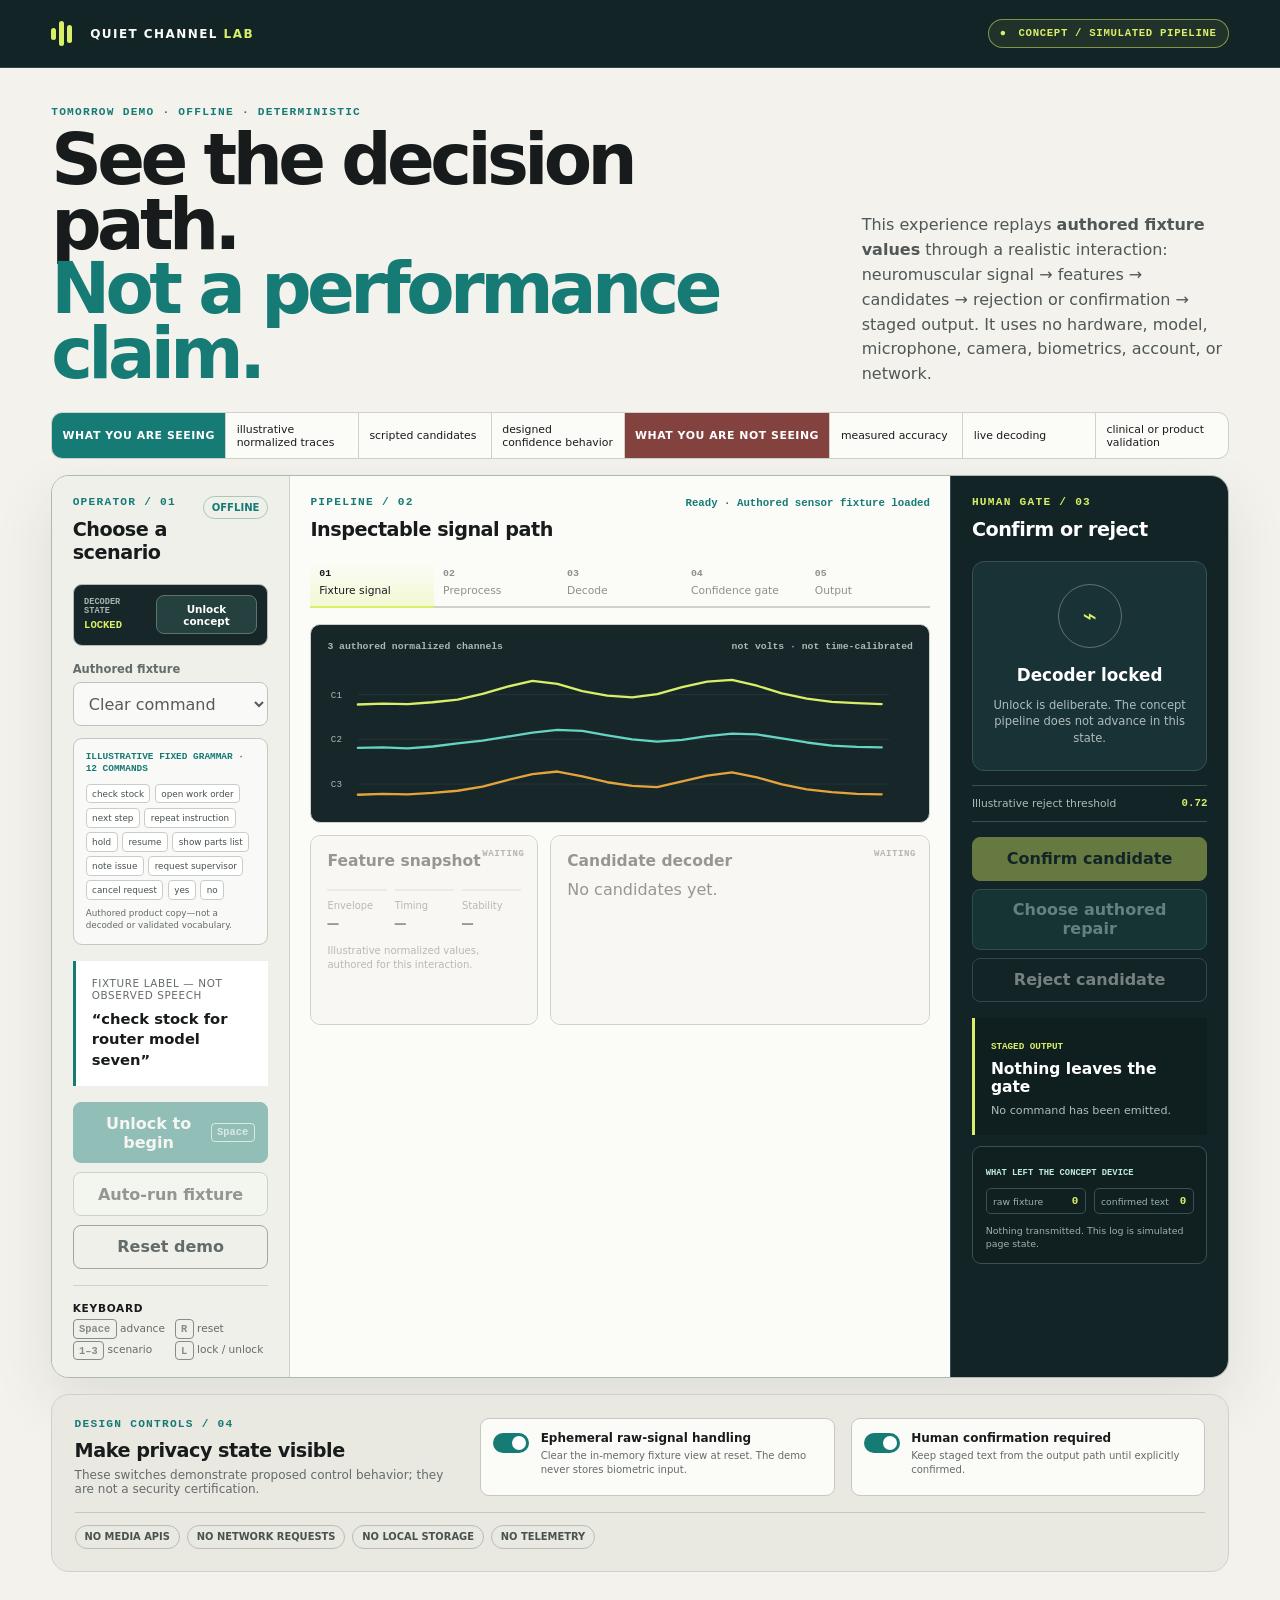
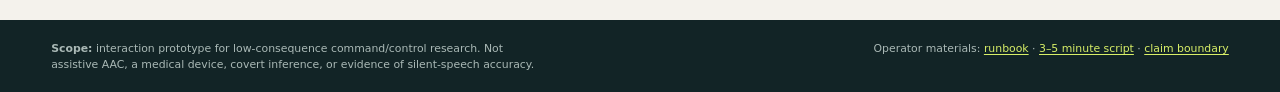
==== demo/index.html @ ad49f8d3 "Fix release review findings" ====
<!doctype html>
<html lang="en">
<head>
  <meta charset="utf-8">
  <meta name="viewport" content="width=device-width, initial-scale=1">
  <meta name="description" content="Offline simulated silent-speech pipeline demonstration. No sensors, recording, or model are used.">
  <title>Quiet Channel Lab — simulated pipeline</title>
  <link rel="stylesheet" href="styles.css">
</head>
<body>
  <a class="skip-link" href="#workspace">Skip to demo workspace</a>
  <header class="masthead">
    <div class="wordmark" aria-label="Quiet Channel Lab">
      <span class="mark" aria-hidden="true"><i></i><i></i><i></i></span>
      <span>QUIET CHANNEL <b>LAB</b></span>
    </div>
    <div class="truth-badge"><span aria-hidden="true">●</span> CONCEPT / SIMULATED PIPELINE</div>
  </header>

  <main id="workspace">
    <section class="hero" aria-labelledby="demo-title">
      <div>
        <p class="kicker">Tomorrow demo · offline · deterministic</p>
        <h1 id="demo-title">See the decision path.<br><em>Not a performance claim.</em></h1>
      </div>
      <p class="hero-copy">This experience replays <strong>authored fixture values</strong> through a realistic interaction: neuromuscular signal → features → candidates → rejection or confirmation → staged output. It uses no hardware, model, microphone, camera, biometrics, account, or network.</p>
    </section>

    <section class="truth-strip" aria-label="Demonstration evidence boundary">
      <strong>What you are seeing</strong>
      <span>illustrative normalized traces</span><span>scripted candidates</span><span>designed confidence behavior</span>
      <strong>What you are not seeing</strong>
      <span>measured accuracy</span><span>live decoding</span><span>clinical or product validation</span>
    </section>

    <section class="demo-grid">
      <aside class="operator-panel" aria-labelledby="operator-title">
        <div class="panel-heading">
          <div><p class="panel-index">OPERATOR / 01</p><h2 id="operator-title">Choose a scenario</h2></div>
          <span class="offline-pill">Offline</span>
        </div>
        <div class="lock-card">
          <div><span>DECODER STATE</span><strong id="lock-state">LOCKED</strong></div>
          <button id="lock-toggle" type="button">Unlock concept</button>
        </div>
        <label for="fixture-select">Authored fixture</label>
        <select id="fixture-select">
          <option value="inventory">Clear command · confirmation path</option>
          <option value="ambiguous">Ambiguous input · failure + repair path</option>
          <option value="cancel">Safety command · confirmation path</option>
        </select>
        <div class="grammar" aria-labelledby="grammar-title">
          <strong id="grammar-title">Illustrative fixed grammar · 12 commands</strong>
          <div><span>check stock</span><span>open work order</span><span>next step</span><span>repeat instruction</span><span>hold</span><span>resume</span><span>show parts list</span><span>note issue</span><span>request supervisor</span><span>cancel request</span><span>yes</span><span>no</span></div>
          <p>Authored product copy—not a decoded or validated vocabulary.</p>
        </div>
        <div class="authored-copy">
          <span>Fixture label — not observed speech</span>
          <q id="authored-phrase">check stock for router model seven</q>
        </div>
        <div class="button-stack">
          <button class="primary" id="advance" type="button"><span>Run next stage</span><kbd>Space</kbd></button>
          <button id="auto-run" type="button">Auto-run fixture</button>
          <button class="quiet-button" id="reset" type="button">Reset demo</button>
        </div>
        <div class="keyboard-card">
          <strong>Keyboard</strong>
          <span><kbd>Space</kbd> advance</span><span><kbd>R</kbd> reset</span><span><kbd>1–3</kbd> scenario</span><span><kbd>L</kbd> lock / unlock</span>
        </div>
      </aside>

      <section class="pipeline-panel" aria-labelledby="pipeline-title">
        <div class="panel-heading">
          <div><p class="panel-index">PIPELINE / 02</p><h2 id="pipeline-title">Inspectable signal path</h2></div>
          <p id="stage-status" class="stage-status" role="status" aria-live="polite">Ready · authored sensor fixture loaded</p>
        </div>

        <ol class="stage-rail" aria-label="Pipeline progress">
          <li data-stage="0" class="current"><b>01</b><span>Fixture signal</span></li>
          <li data-stage="1"><b>02</b><span>Preprocess</span></li>
          <li data-stage="2"><b>03</b><span>Decode</span></li>
          <li data-stage="3"><b>04</b><span>Confidence gate</span></li>
          <li data-stage="4"><b>05</b><span>Output</span></li>
        </ol>

        <div class="signal-card">
          <div class="signal-meta"><span>3 authored normalized channels</span><span>not volts · not time-calibrated</span></div>
          <svg id="signal-chart" viewBox="0 0 760 190" role="img" aria-label="Authored normalized signal fixture with three channels"></svg>
        </div>

        <div class="evidence-row">
          <article id="feature-card" class="data-card locked" aria-labelledby="feature-title">
            <span class="card-state">WAITING</span>
            <h3 id="feature-title">Feature snapshot</h3>
            <dl><div><dt>Envelope</dt><dd id="feature-envelope">—</dd></div><div><dt>Timing</dt><dd id="feature-timing">—</dd></div><div><dt>Stability</dt><dd id="feature-stability">—</dd></div></dl>
            <p>Illustrative normalized values, authored for this interaction.</p>
          </article>
          <article id="candidate-card" class="data-card locked" aria-labelledby="candidate-title">
            <span class="card-state">WAITING</span>
            <h3 id="candidate-title">Candidate decoder</h3>
            <div id="candidate-list" class="candidate-list"><p>No candidates yet.</p></div>
          </article>
        </div>
      </section>

      <aside class="decision-panel" aria-labelledby="decision-title">
        <div class="panel-heading">
          <div><p class="panel-index">HUMAN GATE / 03</p><h2 id="decision-title">Confirm or reject</h2></div>
        </div>
        <div id="decision-state" class="decision-state waiting">
          <span class="decision-icon" aria-hidden="true">···</span>
          <strong>Waiting for candidate</strong>
          <p>The output channel stays closed until the confidence rule and human gate resolve.</p>
        </div>
        <div class="threshold"><span>Illustrative reject threshold</span><strong>0.72</strong></div>
        <div class="decision-actions">
          <button class="confirm" id="confirm" type="button" disabled>Confirm candidate</button>
          <button class="repair" id="repair" type="button" disabled>Choose authored repair</button>
          <button class="reject" id="reject" type="button" disabled>Reject candidate</button>
        </div>
        <div class="output-card" aria-labelledby="output-title">
          <span>STAGED OUTPUT</span>
          <h3 id="output-title">Nothing leaves the gate</h3>
          <p id="output-copy">No command has been emitted.</p>
        </div>
        <div class="egress-log" aria-labelledby="egress-title">
          <span id="egress-title">WHAT LEFT THE CONCEPT DEVICE</span>
          <dl><div><dt>raw fixture</dt><dd id="raw-egress">0</dd></div><div><dt>confirmed text</dt><dd id="text-egress">0</dd></div></dl>
          <p id="egress-event" aria-live="polite">Nothing transmitted. This log is simulated page state.</p>
        </div>
      </aside>
    </section>

    <section class="privacy-panel" aria-labelledby="privacy-title">
      <div><p class="panel-index">DESIGN CONTROLS / 04</p><h2 id="privacy-title">Make privacy state visible</h2><p>These switches demonstrate proposed control behavior; they are not a security certification.</p></div>
      <label class="switch-row"><input id="ephemeral-control" type="checkbox" checked><span class="switch" aria-hidden="true"></span><span><strong>Ephemeral raw-signal handling</strong><small>Clear the in-memory fixture view at reset. The demo never stores biometric input.</small></span></label>
      <label class="switch-row"><input id="confirmation-control" type="checkbox" checked><span class="switch" aria-hidden="true"></span><span><strong>Human confirmation required</strong><small>Keep staged text from the output path until explicitly confirmed.</small></span></label>
      <div class="privacy-facts"><span>No media APIs</span><span>No network requests</span><span>No local storage</span><span>No telemetry</span></div>
    </section>
  </main>

  <footer>
    <p><strong>Scope:</strong> interaction prototype for low-consequence command/control research. Not assistive AAC, a medical device, covert inference, or evidence of silent-speech accuracy.</p>
    <p>Operator materials: <a href="README.md">runbook</a> · <a href="PRESENTER.md">3–5 minute script</a> · <a href="../research/claim-boundary.md">claim boundary</a></p>
  </footer>

  <script src="core.js"></script>
  <script src="script.js"></script>
</body>
</html>
---- demo/styles.css ----
:root {
  --paper: #f4f2ec;
  --ink: #171b1c;
  --muted: #646b6b;
  --line: #cfd2cc;
  --dark: #122426;
  --dark-2: #193235;
  --teal: #167a75;
  --mint: #bfe9dc;
  --acid: #d8ef67;
  --amber: #e5a43b;
  --red: #c94a43;
  --white: #fbfcf8;
  --radius: 18px;
  color-scheme: light;
  font-family: Inter, ui-sans-serif, system-ui, -apple-system, BlinkMacSystemFont, "Segoe UI", sans-serif;
}
* { box-sizing: border-box; }
html { background: var(--paper); scroll-behavior: smooth; }
body { margin: 0; color: var(--ink); background: var(--paper); }
button, select, input { font: inherit; }
button, select, label { touch-action: manipulation; }
button, select { min-height: 44px; }
a { color: var(--teal); text-underline-offset: .18em; }
.skip-link { position: fixed; z-index: 50; top: .5rem; left: .5rem; transform: translateY(-200%); padding: .7rem 1rem; color: white; background: var(--ink); }
.skip-link:focus { transform: none; }
:focus-visible { outline: 3px solid var(--amber); outline-offset: 3px; }
.masthead { display: flex; align-items: center; justify-content: space-between; gap: 1rem; min-height: 68px; padding: .8rem clamp(1rem, 4vw, 4.5rem); color: var(--white); background: var(--dark); border-bottom: 1px solid rgba(255,255,255,.15); }
.wordmark { display: flex; align-items: center; gap: .75rem; font-size: .75rem; font-weight: 850; letter-spacing: .12em; }
.wordmark b { color: var(--acid); }
.mark { display: flex; align-items: center; gap: 3px; width: 27px; height: 28px; }
.mark i { display: block; width: 5px; border-radius: 4px; background: var(--acid); }
.mark i:nth-child(1) { height: 12px; }.mark i:nth-child(2) { height: 25px; }.mark i:nth-child(3) { height: 18px; }
.truth-badge { padding: .45rem .7rem; border: 1px solid rgba(216,239,103,.52); border-radius: 99px; color: var(--acid); background: rgba(216,239,103,.07); font: 800 .67rem/1.2 ui-monospace, monospace; letter-spacing: .06em; }
.truth-badge span { display: inline-block; margin-right: .3rem; font-size: .65rem; }
main { width: min(1540px, 100%); margin: 0 auto; padding: clamp(1.2rem, 3vw, 3rem) clamp(1rem, 4vw, 4.5rem) 3rem; }
.hero { display: grid; grid-template-columns: minmax(0, 1.35fr) minmax(19rem, .65fr); align-items: end; gap: 3rem; margin-bottom: 1.6rem; }
.kicker, .panel-index { margin: 0 0 .5rem; color: var(--teal); font: 800 .7rem/1.2 ui-monospace, monospace; letter-spacing: .11em; text-transform: uppercase; }
h1, h2, h3, p { margin-top: 0; }
h1 { margin-bottom: 0; max-width: 16ch; font-size: clamp(2.5rem, 5.5vw, 6.3rem); line-height: .92; letter-spacing: -.065em; }
h1 em { color: var(--teal); font-style: normal; }
h2 { margin-bottom: .35rem; font-size: clamp(1.15rem, 1.5vw, 1.55rem); letter-spacing: -.025em; }
h3 { margin-bottom: .6rem; font-size: .97rem; }
.hero-copy { margin: 0; color: #4f5757; font-size: clamp(.95rem, 1.25vw, 1.2rem); line-height: 1.55; }
.truth-strip { display: grid; grid-template-columns: auto repeat(3, 1fr) auto repeat(3, 1fr); align-items: center; gap: 1px; margin: 0 0 1rem; overflow: hidden; border: 1px solid var(--line); border-radius: 11px; background: var(--line); font-size: .68rem; }
.truth-strip > * { align-self: stretch; display: flex; align-items: center; padding: .57rem .65rem; background: var(--white); }
.truth-strip strong { color: white; background: var(--teal); text-transform: uppercase; letter-spacing: .05em; }
.truth-strip strong:nth-of-type(2) { background: #84423f; }
.demo-grid { display: grid; grid-template-columns: minmax(14rem, .72fr) minmax(34rem, 2fr) minmax(17rem, .84fr); border: 1px solid #aeb7b1; border-radius: var(--radius); background: var(--white); box-shadow: 0 24px 60px rgba(26,41,39,.10); overflow: hidden; }
.operator-panel, .pipeline-panel, .decision-panel { min-width: 0; padding: clamp(1rem, 1.6vw, 1.7rem); }
.operator-panel { background: #eef0e9; border-right: 1px solid var(--line); }
.decision-panel { color: white; background: var(--dark); border-left: 1px solid #365052; }
.panel-heading { display: flex; justify-content: space-between; align-items: start; gap: .8rem; margin-bottom: 1.25rem; }
.panel-heading h2 { margin: 0; }
.offline-pill { padding: .3rem .5rem; border: 1px solid #aac7ba; border-radius: 99px; color: var(--teal); font-size: .63rem; font-weight: 800; text-transform: uppercase; }
.operator-panel > label { display: block; margin: 0 0 .4rem; color: var(--muted); font-size: .72rem; font-weight: 700; }
.lock-card { display: flex; align-items: center; justify-content: space-between; gap: .65rem; margin-bottom: 1rem; padding: .65rem; border: 1px solid #b6bbb4; border-radius: 9px; background: #172628; }
.lock-card span, .lock-card strong { display: block; }.lock-card span { margin-bottom: .22rem; color: #a7b4b1; font: 650 .54rem/1 ui-monospace, monospace; }.lock-card strong { color: var(--acid); font: 800 .66rem/1.2 ui-monospace, monospace; }.lock-card button { min-height: 36px; padding: .42rem .55rem; color: white; border-color: #5e7471; background: #24413f; font-size: .65rem; }
select { width: 100%; padding: .65rem 2rem .65rem .7rem; border: 1px solid #a9b0ac; border-radius: 8px; color: var(--ink); background: white; }
.grammar { margin-top: .75rem; padding: .75rem; border: 1px solid #c3c8c0; border-radius: 9px; background: rgba(255,255,255,.65); }.grammar > strong { display: block; margin-bottom: .5rem; color: var(--teal); font: 750 .59rem/1.3 ui-monospace, monospace; text-transform: uppercase; }.grammar > div { display: flex; flex-wrap: wrap; gap: .28rem; }.grammar span { padding: .24rem .34rem; border: 1px solid #c8cec6; border-radius: 4px; color: #46504d; background: white; font-size: .55rem; }.grammar p { margin: .5rem 0 0; color: var(--muted); font-size: .55rem; line-height: 1.35; }
.authored-copy { margin: 1rem 0; padding: 1rem; border-left: 3px solid var(--teal); background: white; }
.authored-copy span { display: block; margin-bottom: .5rem; color: var(--muted); font-size: .65rem; text-transform: uppercase; letter-spacing: .06em; }
.authored-copy q { font-size: .92rem; font-weight: 730; line-height: 1.4; }
.button-stack { display: grid; gap: .55rem; }
button { cursor: pointer; padding: .65rem .8rem; border: 1px solid #9ea8a2; border-radius: 8px; color: var(--ink); background: var(--white); font-weight: 750; transition: background-color .15s, border-color .15s, transform .15s; }
button:hover:not(:disabled) { transform: translateY(-1px); border-color: var(--teal); }
button:disabled { cursor: not-allowed; opacity: .42; }
button.primary { display: flex; justify-content: space-between; align-items: center; color: white; background: var(--teal); border-color: var(--teal); }
button.quiet-button { color: var(--muted); background: transparent; }
kbd { padding: .17rem .34rem; border: 1px solid currentColor; border-radius: 4px; font: 650 .65rem/1.1 ui-monospace, monospace; opacity: .75; }
.keyboard-card { display: grid; grid-template-columns: 1fr 1fr; gap: .5rem; margin-top: 1rem; padding-top: 1rem; border-top: 1px solid var(--line); color: var(--muted); font-size: .66rem; }
.keyboard-card strong { grid-column: 1 / -1; color: var(--ink); text-transform: uppercase; letter-spacing: .07em; }
.stage-status { margin: 0; max-width: 16rem; color: var(--teal); font: 700 .67rem/1.4 ui-monospace, monospace; text-align: right; }
.stage-rail { display: grid; grid-template-columns: repeat(5, 1fr); gap: 0; padding: 0; margin: 0 0 1rem; list-style: none; }
.stage-rail li { position: relative; display: flex; flex-direction: column; gap: .28rem; padding: .55rem; border-bottom: 2px solid var(--line); color: #8b918e; font-size: .67rem; }
.stage-rail li b { font: 750 .62rem/1 ui-monospace, monospace; }
.stage-rail li.complete { color: var(--teal); border-color: var(--teal); }
.stage-rail li.current { color: var(--ink); border-color: var(--acid); background: linear-gradient(to top, rgba(216,239,103,.25), transparent); }
.signal-card { padding: 1rem; border: 1px solid var(--line); border-radius: 10px; background: #172628; }
.signal-meta { display: flex; justify-content: space-between; gap: 1rem; margin-bottom: .4rem; color: #aab9b6; font: 650 .61rem/1.3 ui-monospace, monospace; }
#signal-chart { display: block; width: 100%; height: auto; max-height: 190px; }
.chart-grid { stroke: #496062; stroke-width: 1; opacity: .35; }.chart-line { fill: none; stroke-width: 3; stroke-linejoin: round; stroke-linecap: round; }.chart-label { fill: #a9b9b7; font: 12px ui-monospace, monospace; }
.evidence-row { display: grid; grid-template-columns: .75fr 1.25fr; gap: .75rem; margin-top: .75rem; }
.data-card { position: relative; min-height: 190px; padding: 1rem; overflow: hidden; border: 1px solid var(--line); border-radius: 10px; background: white; }
.data-card.locked::after { content: ""; position: absolute; inset: 0; background: rgba(244,242,236,.58); backdrop-filter: grayscale(1); }
.card-state { position: absolute; top: .8rem; right: .8rem; color: var(--teal); font: 700 .57rem/1 ui-monospace, monospace; letter-spacing: .06em; }
.data-card dl { display: grid; grid-template-columns: repeat(3, 1fr); gap: .5rem; margin: 1.2rem 0 .6rem; }
.data-card dl div { padding-top: .55rem; border-top: 2px solid var(--mint); }
.data-card dt { color: var(--muted); font-size: .62rem; }.data-card dd { margin: .3rem 0 0; font: 800 1.15rem/1 ui-monospace, monospace; }
.data-card > p { margin: 0; color: var(--muted); font-size: .63rem; line-height: 1.4; }
.candidate-list { display: grid; gap: .42rem; }
.candidate { position: relative; display: grid; grid-template-columns: 1fr auto; gap: .5rem; padding: .55rem .6rem; overflow: hidden; border: 1px solid var(--line); border-radius: 6px; font-size: .71rem; }
.candidate::before { content: ""; position: absolute; z-index: 0; inset: 0 auto 0 0; width: var(--score); background: rgba(22,122,117,.12); }
.candidate > * { position: relative; z-index: 1; }.candidate strong { font-family: ui-monospace, monospace; }
.decision-panel .panel-index { color: var(--acid); }
.decision-state { display: grid; place-items: center; min-height: 210px; padding: 1.3rem .8rem; border: 1px solid #385052; border-radius: 12px; background: var(--dark-2); text-align: center; }
.decision-state .decision-icon { display: grid; place-items: center; width: 4rem; height: 4rem; margin-bottom: .75rem; border: 1px solid #5c7374; border-radius: 50%; color: var(--acid); font-size: 1.5rem; }
.decision-state strong { font-size: 1.05rem; }.decision-state p { margin: .5rem 0 0; color: #aebdbc; font-size: .72rem; line-height: 1.45; }
.decision-state.candidate .decision-icon { border-color: var(--acid); background: rgba(216,239,103,.08); }.decision-state.reject .decision-icon { color: #ff9f94; border-color: #c65b52; }
.threshold { display: flex; justify-content: space-between; margin: .9rem 0; padding: .7rem 0; border-block: 1px solid #385052; color: #aebdbc; font-size: .67rem; }.threshold strong { color: var(--acid); font-family: ui-monospace, monospace; }
.decision-actions { display: grid; gap: .5rem; }.decision-actions .confirm { color: var(--dark); background: var(--acid); border-color: var(--acid); }.decision-actions .repair { color: #d7fff6; border-color: #4d8e86; background: #1e4c48; }.decision-actions .reject { color: white; background: transparent; border-color: #617678; }
.output-card { margin-top: 1rem; padding: 1rem; border-left: 3px solid var(--acid); background: rgba(0,0,0,.15); }.output-card span { color: var(--acid); font: 700 .58rem/1 ui-monospace, monospace; }.output-card h3 { margin: .45rem 0; }.output-card p { margin: 0; color: #aebdbc; font-size: .7rem; line-height: 1.4; }
.egress-log { margin-top: .7rem; padding: .8rem; border: 1px solid #385052; border-radius: 9px; background: rgba(0,0,0,.12); }.egress-log > span { color: var(--mint); font: 700 .55rem/1 ui-monospace, monospace; }.egress-log dl { display: grid; grid-template-columns: 1fr 1fr; gap: .5rem; margin: .6rem 0; }.egress-log dl div { display: flex; justify-content: space-between; gap: .5rem; padding: .4rem; border: 1px solid #385052; border-radius: 5px; }.egress-log dt { color: #9db0ad; font-size: .58rem; }.egress-log dd { margin: 0; color: var(--acid); font: 800 .68rem/1 ui-monospace, monospace; }.egress-log p { margin: 0; color: #9fb0ad; font-size: .59rem; line-height: 1.4; }
.privacy-panel { display: grid; grid-template-columns: 1.1fr 1fr 1fr; gap: 1rem; margin-top: 1rem; padding: 1.4rem; border: 1px solid var(--line); border-radius: var(--radius); background: #e9e8e1; }
.privacy-panel > div > p:not(.panel-index) { margin: 0; color: var(--muted); font-size: .75rem; }
.switch-row { display: grid; grid-template-columns: auto 1fr; align-items: start; gap: .7rem; padding: .75rem; border: 1px solid #c6c8c1; border-radius: 9px; background: var(--white); cursor: pointer; }
.switch-row input { position: absolute; opacity: 0; }.switch { position: relative; width: 36px; height: 20px; margin-top: 2px; border-radius: 20px; background: #a5aaa5; }.switch::after { content: ""; position: absolute; top: 3px; left: 3px; width: 14px; height: 14px; border-radius: 50%; background: white; transition: transform .15s; }.switch-row input:checked + .switch { background: var(--teal); }.switch-row input:checked + .switch::after { transform: translateX(16px); }.switch-row input:focus-visible + .switch { outline: 3px solid var(--amber); outline-offset: 3px; }
.switch-row strong, .switch-row small { display: block; }.switch-row strong { font-size: .75rem; }.switch-row small { margin-top: .3rem; color: var(--muted); font-size: .63rem; line-height: 1.35; }
.privacy-facts { grid-column: 1 / -1; display: flex; flex-wrap: wrap; gap: .45rem; padding-top: .75rem; border-top: 1px solid #c5c8c1; }.privacy-facts span { padding: .35rem .55rem; border: 1px solid #b8beb7; border-radius: 99px; color: #48524f; font-size: .62rem; font-weight: 700; text-transform: uppercase; }
footer { display: flex; justify-content: space-between; gap: 2rem; padding: 1.3rem clamp(1rem, 4vw, 4.5rem); color: #aab9b6; background: var(--dark); font-size: .68rem; line-height: 1.5; }footer p { margin: 0; max-width: 70ch; }footer a { color: var(--acid); }
@media (max-width: 1100px) { .truth-strip { grid-template-columns: repeat(3, 1fr); }.truth-strip strong { grid-column: 1 / -1; }.demo-grid { grid-template-columns: minmax(14rem,.7fr) minmax(30rem,1.5fr); }.decision-panel { grid-column: 1 / -1; border-left: 0; border-top: 1px solid #365052; display: grid; grid-template-columns: .65fr 1fr .75fr; gap: 1rem; }.decision-panel > .panel-heading { grid-column: 1 / -1; }.decision-state { min-height: 150px; }.threshold { align-self: start; }.output-card { margin: 0; }.privacy-panel { grid-template-columns: 1fr 1fr; }.privacy-panel > div:first-child { grid-column: 1 / -1; } }
@media (max-width: 760px) { .masthead { align-items: flex-start; flex-direction: column; }.hero { grid-template-columns: 1fr; gap: 1rem; }.truth-strip { grid-template-columns: 1fr; }.truth-strip strong { grid-column: auto; }.demo-grid { display: block; }.operator-panel, .pipeline-panel, .decision-panel { border: 0; border-bottom: 1px solid var(--line); }.decision-panel { display: block; }.threshold, .output-card { margin-top: 1rem; }.evidence-row { grid-template-columns: 1fr; }.stage-rail li span { writing-mode: vertical-rl; max-height: 6rem; }.privacy-panel { grid-template-columns: 1fr; }.privacy-panel > div:first-child, .privacy-facts { grid-column: auto; } footer { flex-direction: column; gap: .8rem; } }
@media (prefers-reduced-motion: reduce) { *, *::before, *::after { scroll-behavior: auto !important; transition-duration: .001ms !important; animation-duration: .001ms !important; animation-iteration-count: 1 !important; } }
@media print { .masthead, .operator-panel, footer, .button-stack, .keyboard-card { display: none !important; } body { background: white; }.hero { grid-template-columns: 1fr 1fr; }.demo-grid { grid-template-columns: 2fr 1fr; box-shadow: none; }.decision-panel { grid-column: auto; display: block; }.privacy-panel { break-inside: avoid; } }
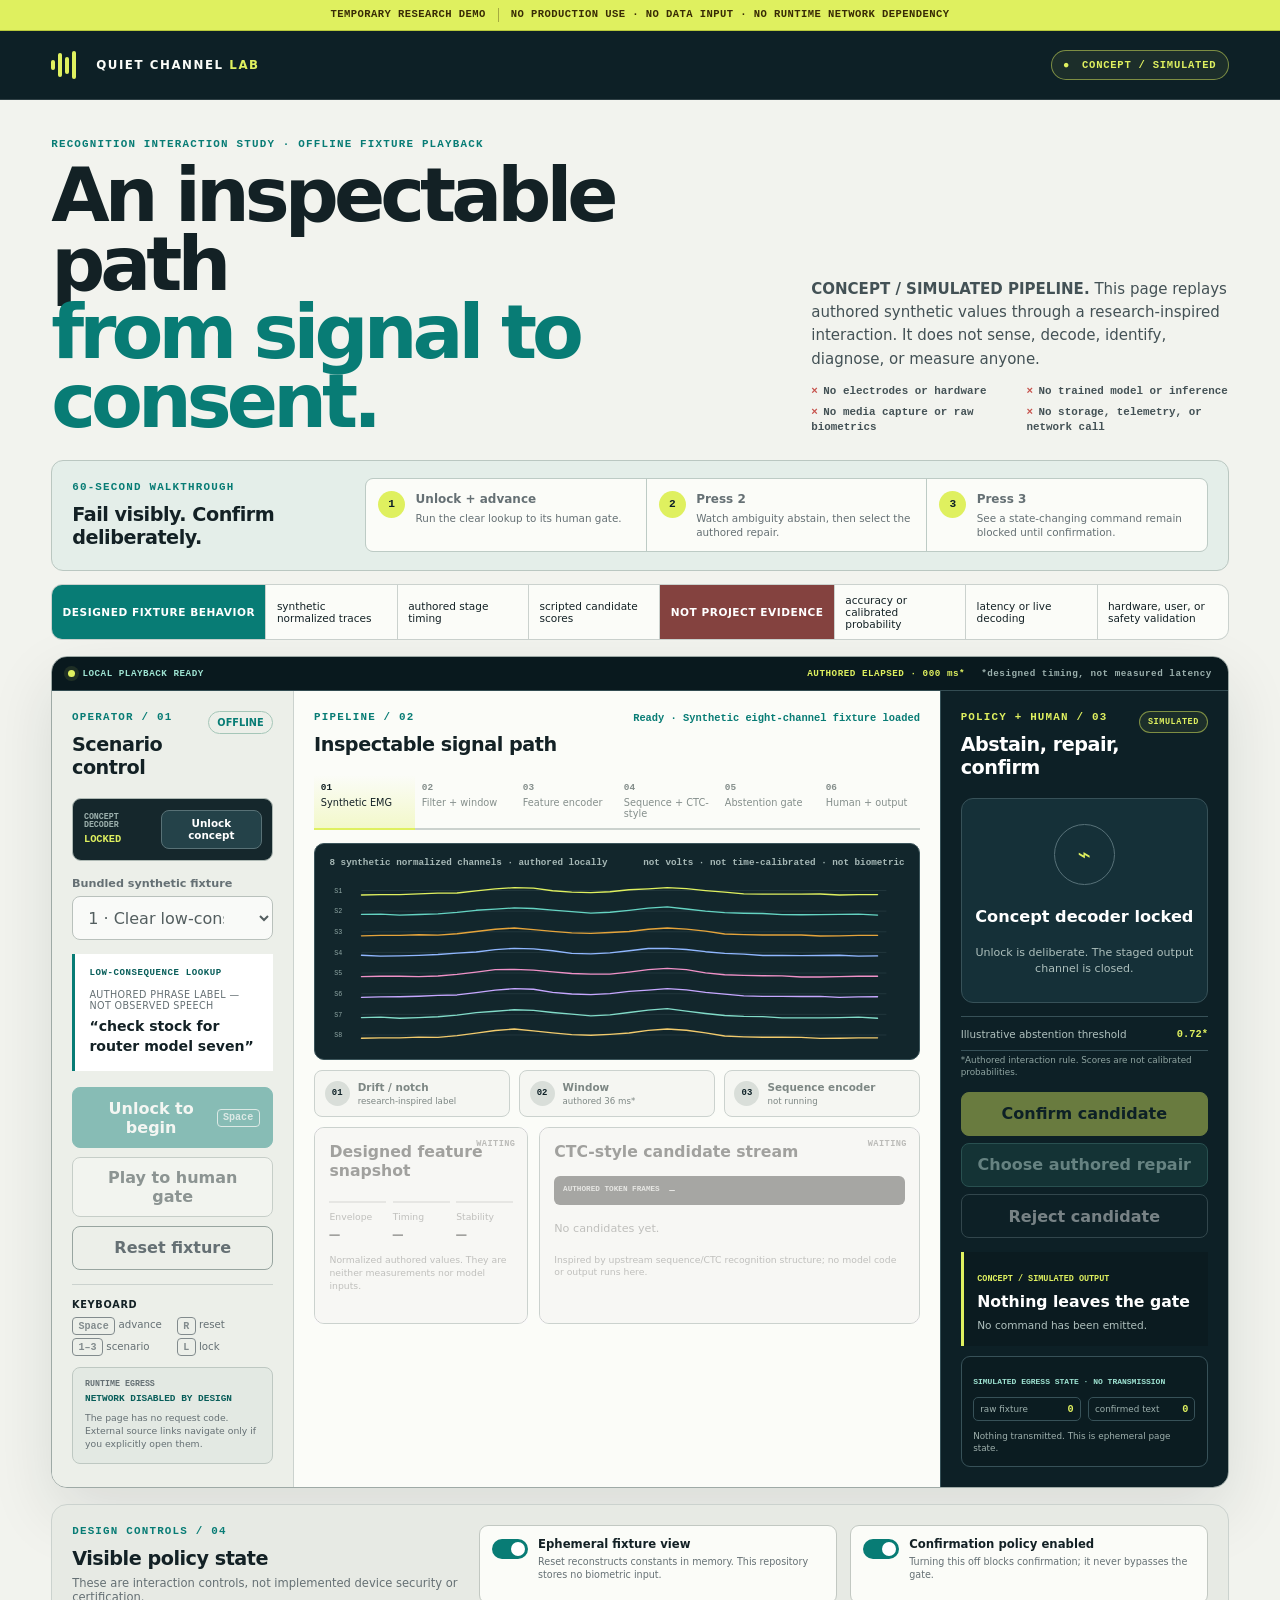
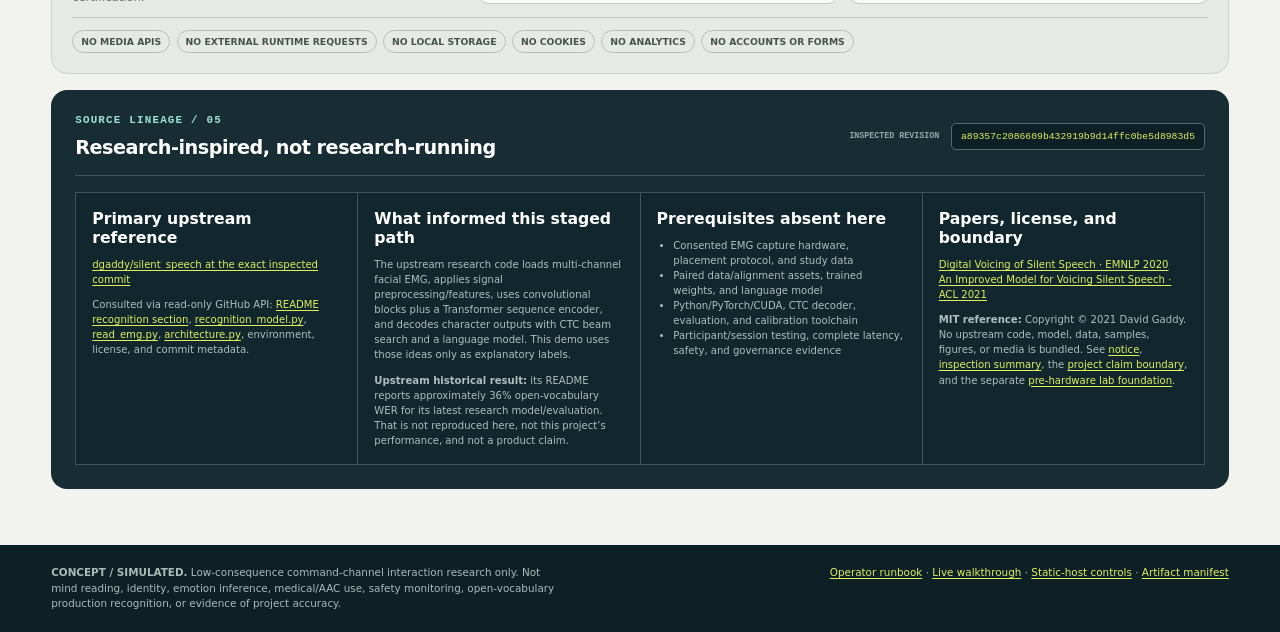
==== commit 51333f2b: "Build deployable silent speech concept demo" ====
--- a/demo/index.html
+++ b/demo/index.html
@@ -3,147 +3,248 @@
 <head>
   <meta charset="utf-8">
   <meta name="viewport" content="width=device-width, initial-scale=1">
-  <meta name="description" content="Offline simulated silent-speech pipeline demonstration. No sensors, recording, or model are used.">
-  <title>Quiet Channel Lab — simulated pipeline</title>
+  <meta name="description" content="A deterministic, offline silent-speech recognition interaction concept. No sensor, recording, biometric input, trained model, or live inference is used.">
+  <meta name="robots" content="noindex, nofollow, noarchive, nosnippet, noimageindex">
+  <meta name="referrer" content="no-referrer">
+  <meta http-equiv="Content-Security-Policy" content="default-src 'self'; base-uri 'none'; connect-src 'none'; font-src 'self'; form-action 'none'; frame-src 'none'; img-src 'self'; media-src 'none'; object-src 'none'; script-src 'self'; style-src 'self'">
+  <title>Quiet Channel Lab — concept recognition console</title>
   <link rel="stylesheet" href="styles.css">
 </head>
 <body>
-  <a class="skip-link" href="#workspace">Skip to demo workspace</a>
+  <a class="skip-link" href="#workspace">Skip to recognition console</a>
+
+  <div class="temporary-banner" role="note">
+    <strong>Temporary research demo</strong>
+    <span>No production use · no data input · no runtime network dependency</span>
+  </div>
+
   <header class="masthead">
     <div class="wordmark" aria-label="Quiet Channel Lab">
-      <span class="mark" aria-hidden="true"><i></i><i></i><i></i></span>
+      <span class="mark" aria-hidden="true"><i></i><i></i><i></i><i></i></span>
       <span>QUIET CHANNEL <b>LAB</b></span>
     </div>
-    <div class="truth-badge"><span aria-hidden="true">●</span> CONCEPT / SIMULATED PIPELINE</div>
+    <div class="truth-badge"><span aria-hidden="true">●</span> CONCEPT / SIMULATED</div>
   </header>
 
   <main id="workspace">
     <section class="hero" aria-labelledby="demo-title">
       <div>
-        <p class="kicker">Tomorrow demo · offline · deterministic</p>
-        <h1 id="demo-title">See the decision path.<br><em>Not a performance claim.</em></h1>
-      </div>
-      <p class="hero-copy">This experience replays <strong>authored fixture values</strong> through a realistic interaction: neuromuscular signal → features → candidates → rejection or confirmation → staged output. It uses no hardware, model, microphone, camera, biometrics, account, or network.</p>
+        <p class="kicker">Recognition interaction study · offline fixture playback</p>
+        <h1 id="demo-title">An inspectable path<br><em>from signal to consent.</em></h1>
+      </div>
+      <div class="hero-copy">
+        <p><strong>CONCEPT / SIMULATED PIPELINE.</strong> This page replays authored synthetic values through a research-inspired interaction. It does not sense, decode, identify, diagnose, or measure anyone.</p>
+        <ul class="boundary-list" aria-label="Runtime boundaries">
+          <li>No electrodes or hardware</li><li>No trained model or inference</li><li>No media capture or raw biometrics</li><li>No storage, telemetry, or network call</li>
+        </ul>
+      </div>
+    </section>
+
+    <section class="walkthrough" aria-labelledby="walkthrough-title">
+      <div><p class="panel-index">60-SECOND WALKTHROUGH</p><h2 id="walkthrough-title">Fail visibly. Confirm deliberately.</h2></div>
+      <ol>
+        <li><b>1</b><span><strong>Unlock + advance</strong>Run the clear lookup to its human gate.</span></li>
+        <li><b>2</b><span><strong>Press 2</strong>Watch ambiguity abstain, then select the authored repair.</span></li>
+        <li><b>3</b><span><strong>Press 3</strong>See a state-changing command remain blocked until confirmation.</span></li>
+      </ol>
     </section>
 
     <section class="truth-strip" aria-label="Demonstration evidence boundary">
-      <strong>What you are seeing</strong>
-      <span>illustrative normalized traces</span><span>scripted candidates</span><span>designed confidence behavior</span>
-      <strong>What you are not seeing</strong>
-      <span>measured accuracy</span><span>live decoding</span><span>clinical or product validation</span>
-    </section>
-
-    <section class="demo-grid">
-      <aside class="operator-panel" aria-labelledby="operator-title">
-        <div class="panel-heading">
-          <div><p class="panel-index">OPERATOR / 01</p><h2 id="operator-title">Choose a scenario</h2></div>
-          <span class="offline-pill">Offline</span>
-        </div>
-        <div class="lock-card">
-          <div><span>DECODER STATE</span><strong id="lock-state">LOCKED</strong></div>
-          <button id="lock-toggle" type="button">Unlock concept</button>
-        </div>
-        <label for="fixture-select">Authored fixture</label>
-        <select id="fixture-select">
-          <option value="inventory">Clear command · confirmation path</option>
-          <option value="ambiguous">Ambiguous input · failure + repair path</option>
-          <option value="cancel">Safety command · confirmation path</option>
-        </select>
-        <div class="grammar" aria-labelledby="grammar-title">
-          <strong id="grammar-title">Illustrative fixed grammar · 12 commands</strong>
-          <div><span>check stock</span><span>open work order</span><span>next step</span><span>repeat instruction</span><span>hold</span><span>resume</span><span>show parts list</span><span>note issue</span><span>request supervisor</span><span>cancel request</span><span>yes</span><span>no</span></div>
-          <p>Authored product copy—not a decoded or validated vocabulary.</p>
-        </div>
-        <div class="authored-copy">
-          <span>Fixture label — not observed speech</span>
-          <q id="authored-phrase">check stock for router model seven</q>
-        </div>
-        <div class="button-stack">
-          <button class="primary" id="advance" type="button"><span>Run next stage</span><kbd>Space</kbd></button>
-          <button id="auto-run" type="button">Auto-run fixture</button>
-          <button class="quiet-button" id="reset" type="button">Reset demo</button>
-        </div>
-        <div class="keyboard-card">
-          <strong>Keyboard</strong>
-          <span><kbd>Space</kbd> advance</span><span><kbd>R</kbd> reset</span><span><kbd>1–3</kbd> scenario</span><span><kbd>L</kbd> lock / unlock</span>
-        </div>
-      </aside>
-
-      <section class="pipeline-panel" aria-labelledby="pipeline-title">
-        <div class="panel-heading">
-          <div><p class="panel-index">PIPELINE / 02</p><h2 id="pipeline-title">Inspectable signal path</h2></div>
-          <p id="stage-status" class="stage-status" role="status" aria-live="polite">Ready · authored sensor fixture loaded</p>
-        </div>
-
-        <ol class="stage-rail" aria-label="Pipeline progress">
-          <li data-stage="0" class="current"><b>01</b><span>Fixture signal</span></li>
-          <li data-stage="1"><b>02</b><span>Preprocess</span></li>
-          <li data-stage="2"><b>03</b><span>Decode</span></li>
-          <li data-stage="3"><b>04</b><span>Confidence gate</span></li>
-          <li data-stage="4"><b>05</b><span>Output</span></li>
-        </ol>
-
-        <div class="signal-card">
-          <div class="signal-meta"><span>3 authored normalized channels</span><span>not volts · not time-calibrated</span></div>
-          <svg id="signal-chart" viewBox="0 0 760 190" role="img" aria-label="Authored normalized signal fixture with three channels"></svg>
-        </div>
-
-        <div class="evidence-row">
-          <article id="feature-card" class="data-card locked" aria-labelledby="feature-title">
-            <span class="card-state">WAITING</span>
-            <h3 id="feature-title">Feature snapshot</h3>
-            <dl><div><dt>Envelope</dt><dd id="feature-envelope">—</dd></div><div><dt>Timing</dt><dd id="feature-timing">—</dd></div><div><dt>Stability</dt><dd id="feature-stability">—</dd></div></dl>
-            <p>Illustrative normalized values, authored for this interaction.</p>
-          </article>
-          <article id="candidate-card" class="data-card locked" aria-labelledby="candidate-title">
-            <span class="card-state">WAITING</span>
-            <h3 id="candidate-title">Candidate decoder</h3>
-            <div id="candidate-list" class="candidate-list"><p>No candidates yet.</p></div>
-          </article>
-        </div>
-      </section>
-
-      <aside class="decision-panel" aria-labelledby="decision-title">
-        <div class="panel-heading">
-          <div><p class="panel-index">HUMAN GATE / 03</p><h2 id="decision-title">Confirm or reject</h2></div>
-        </div>
-        <div id="decision-state" class="decision-state waiting">
-          <span class="decision-icon" aria-hidden="true">···</span>
-          <strong>Waiting for candidate</strong>
-          <p>The output channel stays closed until the confidence rule and human gate resolve.</p>
-        </div>
-        <div class="threshold"><span>Illustrative reject threshold</span><strong>0.72</strong></div>
-        <div class="decision-actions">
-          <button class="confirm" id="confirm" type="button" disabled>Confirm candidate</button>
-          <button class="repair" id="repair" type="button" disabled>Choose authored repair</button>
-          <button class="reject" id="reject" type="button" disabled>Reject candidate</button>
-        </div>
-        <div class="output-card" aria-labelledby="output-title">
-          <span>STAGED OUTPUT</span>
-          <h3 id="output-title">Nothing leaves the gate</h3>
-          <p id="output-copy">No command has been emitted.</p>
-        </div>
-        <div class="egress-log" aria-labelledby="egress-title">
-          <span id="egress-title">WHAT LEFT THE CONCEPT DEVICE</span>
-          <dl><div><dt>raw fixture</dt><dd id="raw-egress">0</dd></div><div><dt>confirmed text</dt><dd id="text-egress">0</dd></div></dl>
-          <p id="egress-event" aria-live="polite">Nothing transmitted. This log is simulated page state.</p>
-        </div>
-      </aside>
-    </section>
-
-    <section class="privacy-panel" aria-labelledby="privacy-title">
-      <div><p class="panel-index">DESIGN CONTROLS / 04</p><h2 id="privacy-title">Make privacy state visible</h2><p>These switches demonstrate proposed control behavior; they are not a security certification.</p></div>
-      <label class="switch-row"><input id="ephemeral-control" type="checkbox" checked><span class="switch" aria-hidden="true"></span><span><strong>Ephemeral raw-signal handling</strong><small>Clear the in-memory fixture view at reset. The demo never stores biometric input.</small></span></label>
-      <label class="switch-row"><input id="confirmation-control" type="checkbox" checked><span class="switch" aria-hidden="true"></span><span><strong>Human confirmation required</strong><small>Keep staged text from the output path until explicitly confirmed.</small></span></label>
-      <div class="privacy-facts"><span>No media APIs</span><span>No network requests</span><span>No local storage</span><span>No telemetry</span></div>
+      <strong>Designed fixture behavior</strong>
+      <span>synthetic normalized traces</span><span>authored stage timing</span><span>scripted candidate scores</span>
+      <strong>Not project evidence</strong>
+      <span>accuracy or calibrated probability</span><span>latency or live decoding</span><span>hardware, user, or safety validation</span>
+    </section>
+
+    <section class="demo-shell" aria-label="Interactive recognition console">
+      <div class="console-topline">
+        <div><span class="status-dot" aria-hidden="true"></span><strong>LOCAL PLAYBACK READY</strong></div>
+        <span id="fixture-clock">AUTHORED ELAPSED · 000 ms*</span>
+        <span>*designed timing, not measured latency</span>
+      </div>
+
+      <div class="demo-grid">
+        <aside class="operator-panel" aria-labelledby="operator-title">
+          <div class="panel-heading">
+            <div><p class="panel-index">OPERATOR / 01</p><h2 id="operator-title">Scenario control</h2></div>
+            <span class="offline-pill">Offline</span>
+          </div>
+
+          <div class="lock-card">
+            <div><span>CONCEPT DECODER</span><strong id="lock-state">LOCKED</strong></div>
+            <button id="lock-toggle" type="button">Unlock concept</button>
+          </div>
+
+          <label for="fixture-select">Bundled synthetic fixture</label>
+          <select id="fixture-select" disabled>
+            <option value="inventory">1 · Clear low-consequence lookup</option>
+            <option value="ambiguous">2 · Ambiguous command + repair</option>
+            <option value="cancel">3 · Safety-sensitive cancellation</option>
+          </select>
+
+          <div class="fixture-brief">
+            <span id="fixture-consequence">LOW-CONSEQUENCE LOOKUP</span>
+            <p>Authored phrase label — not observed speech</p>
+            <q id="authored-phrase">check stock for router model seven</q>
+          </div>
+
+          <div class="button-stack">
+            <button class="primary" id="advance" type="button" disabled><span>Unlock to begin</span><kbd>Space</kbd></button>
+            <button id="auto-run" type="button" disabled>Play to human gate</button>
+            <button class="quiet-button" id="reset" type="button">Reset fixture</button>
+          </div>
+
+          <div class="keyboard-card" aria-label="Keyboard controls">
+            <strong>Keyboard</strong>
+            <span><kbd>Space</kbd> advance</span><span><kbd>R</kbd> reset</span><span><kbd>1–3</kbd> scenario</span><span><kbd>L</kbd> lock</span>
+          </div>
+
+          <div class="runtime-card">
+            <span>RUNTIME EGRESS</span>
+            <strong>NETWORK DISABLED BY DESIGN</strong>
+            <p>The page has no request code. External source links navigate only if you explicitly open them.</p>
+          </div>
+        </aside>
+
+        <section class="pipeline-panel" aria-labelledby="pipeline-title">
+          <div class="panel-heading">
+            <div><p class="panel-index">PIPELINE / 02</p><h2 id="pipeline-title">Inspectable signal path</h2></div>
+            <p id="stage-status" class="stage-status" role="status" aria-live="polite">Ready · synthetic eight-channel fixture loaded</p>
+          </div>
+
+          <ol class="stage-rail" aria-label="Pipeline progress">
+            <li data-stage="0" class="current"><b>01</b><span>Synthetic EMG</span></li>
+            <li data-stage="1"><b>02</b><span>Filter + window</span></li>
+            <li data-stage="2"><b>03</b><span>Feature encoder</span></li>
+            <li data-stage="3"><b>04</b><span>Sequence + CTC-style</span></li>
+            <li data-stage="4"><b>05</b><span>Abstention gate</span></li>
+            <li data-stage="5"><b>06</b><span>Human + output</span></li>
+          </ol>
+
+          <div class="signal-card">
+            <div class="signal-meta"><span>8 synthetic normalized channels · authored locally</span><span>not volts · not time-calibrated · not biometric</span></div>
+            <svg id="signal-chart" viewBox="0 0 780 236" role="img" aria-label="Eight authored synthetic normalized signal channels"></svg>
+          </div>
+
+          <div class="transform-row" aria-label="Illustrative processing stages">
+            <div id="filter-step"><span>01</span><strong>Drift / notch</strong><small>research-inspired label</small></div>
+            <div id="window-step"><span>02</span><strong>Window</strong><small>authored 36 ms*</small></div>
+            <div id="encoder-step"><span>03</span><strong>Sequence encoder</strong><small>not running</small></div>
+          </div>
+
+          <div class="evidence-row">
+            <article id="feature-card" class="data-card locked" aria-labelledby="feature-title">
+              <span class="card-state">WAITING</span>
+              <h3 id="feature-title">Designed feature snapshot</h3>
+              <dl>
+                <div><dt>Envelope</dt><dd id="feature-envelope">—</dd></div>
+                <div><dt>Timing</dt><dd id="feature-timing">—</dd></div>
+                <div><dt>Stability</dt><dd id="feature-stability">—</dd></div>
+              </dl>
+              <p>Normalized authored values. They are neither measurements nor model inputs.</p>
+            </article>
+
+            <article id="candidate-card" class="data-card candidate-card locked" aria-labelledby="candidate-title">
+              <span class="card-state">WAITING</span>
+              <h3 id="candidate-title">CTC-style candidate stream</h3>
+              <div class="token-stream"><span>AUTHORED TOKEN FRAMES</span><output id="token-stream">—</output></div>
+              <div id="candidate-list" class="candidate-list"><p>No candidates yet.</p></div>
+              <p>Inspired by upstream sequence/CTC recognition structure; no model code or output runs here.</p>
+            </article>
+          </div>
+        </section>
+
+        <aside class="decision-panel" aria-labelledby="decision-title">
+          <div class="panel-heading">
+            <div><p class="panel-index">POLICY + HUMAN / 03</p><h2 id="decision-title">Abstain, repair, confirm</h2></div>
+            <span class="mini-truth">SIMULATED</span>
+          </div>
+
+          <div id="decision-state" class="decision-state waiting">
+            <span class="decision-icon" aria-hidden="true">⌁</span>
+            <strong>Concept decoder locked</strong>
+            <p>Unlock is deliberate. The staged output channel is closed.</p>
+          </div>
+
+          <div class="threshold"><span>Illustrative abstention threshold</span><strong>0.72*</strong></div>
+          <p class="threshold-note">*Authored interaction rule. Scores are not calibrated probabilities.</p>
+
+          <div class="decision-actions">
+            <button class="confirm" id="confirm" type="button" disabled>Confirm candidate</button>
+            <button class="repair" id="repair" type="button" disabled>Choose authored repair</button>
+            <button class="reject" id="reject" type="button" disabled>Reject candidate</button>
+          </div>
+
+          <div class="output-card" aria-labelledby="output-title">
+            <span>CONCEPT / SIMULATED OUTPUT</span>
+            <h3 id="output-title">Nothing leaves the gate</h3>
+            <p id="output-copy">No command has been emitted.</p>
+          </div>
+
+          <div class="egress-log" aria-labelledby="egress-title">
+            <span id="egress-title">SIMULATED EGRESS STATE · NO TRANSMISSION</span>
+            <dl>
+              <div><dt>raw fixture</dt><dd id="raw-egress">0</dd></div>
+              <div><dt>confirmed text</dt><dd id="text-egress">0</dd></div>
+            </dl>
+            <p id="egress-event" aria-live="polite">Nothing transmitted. This is ephemeral page state.</p>
+          </div>
+        </aside>
+      </div>
+    </section>
+
+    <section class="controls-panel" aria-labelledby="controls-title">
+      <div><p class="panel-index">DESIGN CONTROLS / 04</p><h2 id="controls-title">Visible policy state</h2><p>These are interaction controls, not implemented device security or certification.</p></div>
+      <label class="switch-row"><input id="ephemeral-control" type="checkbox" checked><span class="switch" aria-hidden="true"></span><span><strong>Ephemeral fixture view</strong><small>Reset reconstructs constants in memory. This repository stores no biometric input.</small></span></label>
+      <label class="switch-row"><input id="confirmation-control" type="checkbox" checked><span class="switch" aria-hidden="true"></span><span><strong>Confirmation policy enabled</strong><small>Turning this off blocks confirmation; it never bypasses the gate.</small></span></label>
+      <div class="privacy-facts"><span>No media APIs</span><span>No external runtime requests</span><span>No local storage</span><span>No cookies</span><span>No analytics</span><span>No accounts or forms</span></div>
+    </section>
+
+    <section class="source-panel" aria-labelledby="source-title">
+      <div class="source-heading">
+        <div><p class="panel-index">SOURCE LINEAGE / 05</p><h2 id="source-title">Research-inspired, not research-running</h2></div>
+        <span>INSPECTED REVISION</span>
+        <code>a89357c2086609b432919b9d14ffc0be5d8983d5</code>
+      </div>
+
+      <div class="source-grid">
+        <article>
+          <h3>Primary upstream reference</h3>
+          <p><a href="https://github.com/dgaddy/silent_speech/tree/a89357c2086609b432919b9d14ffc0be5d8983d5" rel="external noopener noreferrer">dgaddy/silent_speech at the exact inspected commit</a></p>
+          <p>Consulted via read-only GitHub API: <a href="https://github.com/dgaddy/silent_speech/blob/a89357c2086609b432919b9d14ffc0be5d8983d5/README.md#silent-speech-recognition" rel="external noopener noreferrer">README recognition section</a>, <a href="https://github.com/dgaddy/silent_speech/blob/a89357c2086609b432919b9d14ffc0be5d8983d5/recognition_model.py" rel="external noopener noreferrer">recognition_model.py</a>, <a href="https://github.com/dgaddy/silent_speech/blob/a89357c2086609b432919b9d14ffc0be5d8983d5/read_emg.py" rel="external noopener noreferrer">read_emg.py</a>, <a href="https://github.com/dgaddy/silent_speech/blob/a89357c2086609b432919b9d14ffc0be5d8983d5/architecture.py" rel="external noopener noreferrer">architecture.py</a>, environment, license, and commit metadata.</p>
+        </article>
+
+        <article>
+          <h3>What informed this staged path</h3>
+          <p>The upstream research code loads multi-channel facial EMG, applies signal preprocessing/features, uses convolutional blocks plus a Transformer sequence encoder, and decodes character outputs with CTC beam search and a language model. This demo uses those ideas only as explanatory labels.</p>
+          <p><strong>Upstream historical result:</strong> its README reports approximately 36% open-vocabulary WER for its latest research model/evaluation. That is not reproduced here, not this project’s performance, and not a product claim.</p>
+        </article>
+
+        <article>
+          <h3>Prerequisites absent here</h3>
+          <ul>
+            <li>Consented EMG capture hardware, placement protocol, and study data</li>
+            <li>Paired data/alignment assets, trained weights, and language model</li>
+            <li>Python/PyTorch/CUDA, CTC decoder, evaluation, and calibration toolchain</li>
+            <li>Participant/session testing, complete latency, safety, and governance evidence</li>
+          </ul>
+        </article>
+
+        <article>
+          <h3>Papers, license, and boundary</h3>
+          <p><a href="https://doi.org/10.18653/v1/2020.emnlp-main.445" rel="external noopener noreferrer">Digital Voicing of Silent Speech · EMNLP 2020</a><br><a href="https://doi.org/10.18653/v1/2021.acl-short.23" rel="external noopener noreferrer">An Improved Model for Voicing Silent Speech · ACL 2021</a></p>
+          <p><strong>MIT reference:</strong> Copyright © 2021 David Gaddy. No upstream code, model, data, samples, figures, or media is bundled. See <a href="THIRD_PARTY_NOTICES.md">notice</a>, <a href="SOURCE_LINEAGE.md">inspection summary</a>, the <a href="CLAIM_BOUNDARY.md">project claim boundary</a>, and the separate <a href="LAB_FOUNDATION.md">pre-hardware lab foundation</a>.</p>
+        </article>
+      </div>
     </section>
   </main>
 
   <footer>
-    <p><strong>Scope:</strong> interaction prototype for low-consequence command/control research. Not assistive AAC, a medical device, covert inference, or evidence of silent-speech accuracy.</p>
-    <p>Operator materials: <a href="README.md">runbook</a> · <a href="PRESENTER.md">3–5 minute script</a> · <a href="../research/claim-boundary.md">claim boundary</a></p>
+    <p><strong>CONCEPT / SIMULATED.</strong> Low-consequence command-channel interaction research only. Not mind reading, identity, emotion inference, medical/AAC use, safety monitoring, open-vocabulary production recognition, or evidence of project accuracy.</p>
+    <p><a href="README.md">Operator runbook</a> · <a href="PRESENTER.md">Live walkthrough</a> · <a href="DEPLOYMENT.md">Static-host controls</a> · <a href="artifact-manifest.json">Artifact manifest</a></p>
   </footer>
 
+  <noscript><p class="noscript"><strong>CONCEPT / SIMULATED:</strong> JavaScript is disabled. No sensing or inference is affected because none exists; use the static pipeline and presenter notes.</p></noscript>
   <script src="core.js"></script>
   <script src="script.js"></script>
 </body>
--- a/demo/styles.css
+++ b/demo/styles.css
@@ -1,114 +1,296 @@
 :root {
-  --paper: #f4f2ec;
-  --ink: #171b1c;
-  --muted: #646b6b;
-  --line: #cfd2cc;
-  --dark: #122426;
-  --dark-2: #193235;
-  --teal: #167a75;
-  --mint: #bfe9dc;
-  --acid: #d8ef67;
-  --amber: #e5a43b;
-  --red: #c94a43;
+  --paper: #f2f3ee;
   --white: #fbfcf8;
-  --radius: 18px;
+  --ink: #132125;
+  --muted: #657074;
+  --line: #cbd2ce;
+  --line-dark: #375158;
+  --night: #0d2026;
+  --night-2: #153038;
+  --teal: #087c75;
+  --teal-dark: #075d59;
+  --mint: #9ee3d2;
+  --signal: #dff05f;
+  --amber: #e3a43a;
+  --red: #c6504a;
+  --radius: 16px;
   color-scheme: light;
   font-family: Inter, ui-sans-serif, system-ui, -apple-system, BlinkMacSystemFont, "Segoe UI", sans-serif;
 }
+
 * { box-sizing: border-box; }
 html { background: var(--paper); scroll-behavior: smooth; }
 body { margin: 0; color: var(--ink); background: var(--paper); }
 button, select, input { font: inherit; }
 button, select, label { touch-action: manipulation; }
 button, select { min-height: 44px; }
-a { color: var(--teal); text-underline-offset: .18em; }
-.skip-link { position: fixed; z-index: 50; top: .5rem; left: .5rem; transform: translateY(-200%); padding: .7rem 1rem; color: white; background: var(--ink); }
+a { color: var(--teal-dark); text-decoration-thickness: 1px; text-underline-offset: .2em; }
+a:hover { text-decoration-thickness: 2px; }
+:focus-visible { outline: 3px solid var(--amber); outline-offset: 3px; }
+.skip-link { position: fixed; z-index: 100; top: .5rem; left: .5rem; transform: translateY(-180%); padding: .7rem 1rem; color: white; background: var(--ink); border-radius: 5px; }
 .skip-link:focus { transform: none; }
-:focus-visible { outline: 3px solid var(--amber); outline-offset: 3px; }
-.masthead { display: flex; align-items: center; justify-content: space-between; gap: 1rem; min-height: 68px; padding: .8rem clamp(1rem, 4vw, 4.5rem); color: var(--white); background: var(--dark); border-bottom: 1px solid rgba(255,255,255,.15); }
-.wordmark { display: flex; align-items: center; gap: .75rem; font-size: .75rem; font-weight: 850; letter-spacing: .12em; }
-.wordmark b { color: var(--acid); }
-.mark { display: flex; align-items: center; gap: 3px; width: 27px; height: 28px; }
-.mark i { display: block; width: 5px; border-radius: 4px; background: var(--acid); }
-.mark i:nth-child(1) { height: 12px; }.mark i:nth-child(2) { height: 25px; }.mark i:nth-child(3) { height: 18px; }
-.truth-badge { padding: .45rem .7rem; border: 1px solid rgba(216,239,103,.52); border-radius: 99px; color: var(--acid); background: rgba(216,239,103,.07); font: 800 .67rem/1.2 ui-monospace, monospace; letter-spacing: .06em; }
-.truth-badge span { display: inline-block; margin-right: .3rem; font-size: .65rem; }
-main { width: min(1540px, 100%); margin: 0 auto; padding: clamp(1.2rem, 3vw, 3rem) clamp(1rem, 4vw, 4.5rem) 3rem; }
-.hero { display: grid; grid-template-columns: minmax(0, 1.35fr) minmax(19rem, .65fr); align-items: end; gap: 3rem; margin-bottom: 1.6rem; }
-.kicker, .panel-index { margin: 0 0 .5rem; color: var(--teal); font: 800 .7rem/1.2 ui-monospace, monospace; letter-spacing: .11em; text-transform: uppercase; }
+
+.temporary-banner { display: flex; justify-content: center; align-items: center; gap: .75rem; min-height: 31px; padding: .35rem 1rem; color: #382b05; background: var(--signal); border-bottom: 1px solid #b6c83b; font: 700 .66rem/1.3 ui-monospace, SFMono-Regular, Consolas, monospace; letter-spacing: .04em; text-align: center; text-transform: uppercase; }
+.temporary-banner strong { padding-right: .75rem; border-right: 1px solid rgba(56,43,5,.35); }
+.masthead { display: flex; align-items: center; justify-content: space-between; gap: 1rem; min-height: 69px; padding: .8rem clamp(1rem, 4vw, 4.5rem); color: var(--white); background: var(--night); border-bottom: 1px solid rgba(255,255,255,.14); }
+.wordmark { display: flex; align-items: center; gap: .75rem; font-size: .74rem; font-weight: 850; letter-spacing: .13em; }
+.wordmark b { color: var(--signal); }
+.mark { display: flex; align-items: center; gap: 3px; width: 33px; height: 29px; }
+.mark i { display: block; width: 4px; border-radius: 5px; background: var(--signal); }
+.mark i:nth-child(1) { height: 10px; }.mark i:nth-child(2) { height: 24px; }.mark i:nth-child(3) { height: 17px; }.mark i:nth-child(4) { height: 28px; }
+.truth-badge, .mini-truth { padding: .45rem .72rem; border: 1px solid rgba(223,240,95,.5); border-radius: 99px; color: var(--signal); background: rgba(223,240,95,.07); font: 800 .66rem/1.2 ui-monospace, SFMono-Regular, Consolas, monospace; letter-spacing: .07em; white-space: nowrap; }
+.truth-badge span { margin-right: .3rem; }
+
+main { width: min(1580px, 100%); margin: 0 auto; padding: clamp(1.35rem, 3vw, 3.2rem) clamp(1rem, 4vw, 4.5rem) 3.5rem; }
+.hero { display: grid; grid-template-columns: minmax(0, 1.25fr) minmax(20rem, .75fr); align-items: end; gap: clamp(2rem, 5vw, 5rem); margin-bottom: 1.5rem; }
+.kicker, .panel-index { margin: 0 0 .55rem; color: var(--teal); font: 800 .68rem/1.25 ui-monospace, SFMono-Regular, Consolas, monospace; letter-spacing: .11em; text-transform: uppercase; }
 h1, h2, h3, p { margin-top: 0; }
-h1 { margin-bottom: 0; max-width: 16ch; font-size: clamp(2.5rem, 5.5vw, 6.3rem); line-height: .92; letter-spacing: -.065em; }
+h1 { margin-bottom: 0; max-width: 16ch; font-size: clamp(2.7rem, 5.9vw, 6.4rem); line-height: .91; letter-spacing: -.065em; }
 h1 em { color: var(--teal); font-style: normal; }
 h2 { margin-bottom: .35rem; font-size: clamp(1.15rem, 1.5vw, 1.55rem); letter-spacing: -.025em; }
-h3 { margin-bottom: .6rem; font-size: .97rem; }
-.hero-copy { margin: 0; color: #4f5757; font-size: clamp(.95rem, 1.25vw, 1.2rem); line-height: 1.55; }
-.truth-strip { display: grid; grid-template-columns: auto repeat(3, 1fr) auto repeat(3, 1fr); align-items: center; gap: 1px; margin: 0 0 1rem; overflow: hidden; border: 1px solid var(--line); border-radius: 11px; background: var(--line); font-size: .68rem; }
-.truth-strip > * { align-self: stretch; display: flex; align-items: center; padding: .57rem .65rem; background: var(--white); }
+h3 { margin-bottom: .6rem; font-size: .98rem; }
+.hero-copy { color: #435155; font-size: clamp(.94rem, 1.16vw, 1.12rem); line-height: 1.55; }
+.hero-copy > p { margin-bottom: .85rem; }
+.boundary-list { display: grid; grid-template-columns: 1fr 1fr; gap: .35rem .8rem; padding: 0; margin: 0; list-style: none; font: 700 .68rem/1.4 ui-monospace, SFMono-Regular, Consolas, monospace; }
+.boundary-list li::before { content: "×"; margin-right: .35rem; color: var(--red); }
+
+.walkthrough { display: grid; grid-template-columns: minmax(13rem, .65fr) minmax(0, 2fr); gap: 1.2rem; align-items: center; margin: 0 0 .8rem; padding: 1.1rem 1.25rem; border: 1px solid #bac7c1; border-radius: 12px; background: #e4eee9; }
+.walkthrough h2 { margin: 0; }
+.walkthrough ol { display: grid; grid-template-columns: repeat(3, 1fr); gap: 1px; padding: 0; margin: 0; list-style: none; background: #bdcbc5; border: 1px solid #bdcbc5; border-radius: 8px; overflow: hidden; }
+.walkthrough li { display: grid; grid-template-columns: auto 1fr; gap: .65rem; min-height: 72px; padding: .75rem; background: var(--white); }
+.walkthrough li > b { display: grid; place-items: center; width: 27px; height: 27px; border-radius: 50%; color: var(--night); background: var(--signal); font: 800 .7rem/1 ui-monospace, monospace; }
+.walkthrough li strong, .walkthrough li span { display: block; }
+.walkthrough li strong { margin-bottom: .2rem; font-size: .75rem; }
+.walkthrough li span { color: var(--muted); font-size: .65rem; line-height: 1.35; }
+
+.truth-strip { display: grid; grid-template-columns: auto repeat(3, 1fr) auto repeat(3, 1fr); align-items: stretch; gap: 1px; margin: 0 0 1rem; overflow: hidden; border: 1px solid var(--line); border-radius: 11px; background: var(--line); font-size: .66rem; }
+.truth-strip > * { display: flex; align-items: center; padding: .58rem .65rem; background: var(--white); }
 .truth-strip strong { color: white; background: var(--teal); text-transform: uppercase; letter-spacing: .05em; }
 .truth-strip strong:nth-of-type(2) { background: #84423f; }
-.demo-grid { display: grid; grid-template-columns: minmax(14rem, .72fr) minmax(34rem, 2fr) minmax(17rem, .84fr); border: 1px solid #aeb7b1; border-radius: var(--radius); background: var(--white); box-shadow: 0 24px 60px rgba(26,41,39,.10); overflow: hidden; }
-.operator-panel, .pipeline-panel, .decision-panel { min-width: 0; padding: clamp(1rem, 1.6vw, 1.7rem); }
-.operator-panel { background: #eef0e9; border-right: 1px solid var(--line); }
-.decision-panel { color: white; background: var(--dark); border-left: 1px solid #365052; }
-.panel-heading { display: flex; justify-content: space-between; align-items: start; gap: .8rem; margin-bottom: 1.25rem; }
+
+.demo-shell { overflow: hidden; border: 1px solid #9eaaa6; border-radius: var(--radius); background: var(--white); box-shadow: 0 25px 65px rgba(17,40,38,.11); }
+.console-topline { display: grid; grid-template-columns: 1fr auto auto; align-items: center; gap: 1rem; min-height: 34px; padding: .45rem 1rem; color: #9bb0ad; background: #09191e; border-bottom: 1px solid #334c52; font: 700 .58rem/1.3 ui-monospace, SFMono-Regular, Consolas, monospace; letter-spacing: .055em; }
+.console-topline > div { display: flex; align-items: center; gap: .45rem; color: var(--mint); }
+.console-topline > span:nth-child(2) { color: var(--signal); }
+.status-dot { width: 7px; height: 7px; border-radius: 50%; background: var(--signal); box-shadow: 0 0 0 4px rgba(223,240,95,.1); }
+.demo-grid { display: grid; grid-template-columns: minmax(15rem, .75fr) minmax(37rem, 2fr) minmax(18rem, .88fr); }
+.operator-panel, .pipeline-panel, .decision-panel { min-width: 0; padding: clamp(1rem, 1.55vw, 1.65rem); }
+.operator-panel { background: #ecefe9; border-right: 1px solid var(--line); }
+.decision-panel { color: white; background: var(--night); border-left: 1px solid #365158; }
+.panel-heading { display: flex; justify-content: space-between; align-items: start; gap: .8rem; margin-bottom: 1.15rem; }
 .panel-heading h2 { margin: 0; }
-.offline-pill { padding: .3rem .5rem; border: 1px solid #aac7ba; border-radius: 99px; color: var(--teal); font-size: .63rem; font-weight: 800; text-transform: uppercase; }
-.operator-panel > label { display: block; margin: 0 0 .4rem; color: var(--muted); font-size: .72rem; font-weight: 700; }
-.lock-card { display: flex; align-items: center; justify-content: space-between; gap: .65rem; margin-bottom: 1rem; padding: .65rem; border: 1px solid #b6bbb4; border-radius: 9px; background: #172628; }
-.lock-card span, .lock-card strong { display: block; }.lock-card span { margin-bottom: .22rem; color: #a7b4b1; font: 650 .54rem/1 ui-monospace, monospace; }.lock-card strong { color: var(--acid); font: 800 .66rem/1.2 ui-monospace, monospace; }.lock-card button { min-height: 36px; padding: .42rem .55rem; color: white; border-color: #5e7471; background: #24413f; font-size: .65rem; }
-select { width: 100%; padding: .65rem 2rem .65rem .7rem; border: 1px solid #a9b0ac; border-radius: 8px; color: var(--ink); background: white; }
-.grammar { margin-top: .75rem; padding: .75rem; border: 1px solid #c3c8c0; border-radius: 9px; background: rgba(255,255,255,.65); }.grammar > strong { display: block; margin-bottom: .5rem; color: var(--teal); font: 750 .59rem/1.3 ui-monospace, monospace; text-transform: uppercase; }.grammar > div { display: flex; flex-wrap: wrap; gap: .28rem; }.grammar span { padding: .24rem .34rem; border: 1px solid #c8cec6; border-radius: 4px; color: #46504d; background: white; font-size: .55rem; }.grammar p { margin: .5rem 0 0; color: var(--muted); font-size: .55rem; line-height: 1.35; }
-.authored-copy { margin: 1rem 0; padding: 1rem; border-left: 3px solid var(--teal); background: white; }
-.authored-copy span { display: block; margin-bottom: .5rem; color: var(--muted); font-size: .65rem; text-transform: uppercase; letter-spacing: .06em; }
-.authored-copy q { font-size: .92rem; font-weight: 730; line-height: 1.4; }
-.button-stack { display: grid; gap: .55rem; }
-button { cursor: pointer; padding: .65rem .8rem; border: 1px solid #9ea8a2; border-radius: 8px; color: var(--ink); background: var(--white); font-weight: 750; transition: background-color .15s, border-color .15s, transform .15s; }
+.offline-pill { padding: .3rem .55rem; border: 1px solid #a5c6b8; border-radius: 99px; color: var(--teal); font-size: .61rem; font-weight: 800; text-transform: uppercase; }
+.operator-panel > label { display: block; margin: 0 0 .4rem; color: var(--muted); font-size: .7rem; font-weight: 750; }
+.lock-card { display: flex; align-items: center; justify-content: space-between; gap: .65rem; margin-bottom: 1rem; padding: .68rem; border: 1px solid #aeb9b4; border-radius: 9px; background: #15272c; }
+.lock-card span, .lock-card strong { display: block; }
+.lock-card span { margin-bottom: .22rem; color: #9cb0ad; font: 650 .52rem/1 ui-monospace, monospace; }
+.lock-card strong { color: var(--signal); font: 800 .65rem/1.2 ui-monospace, monospace; }
+.lock-card button { min-height: 36px; padding: .42rem .58rem; color: white; border-color: #587176; background: #244249; font-size: .65rem; }
+select { width: 100%; padding: .65rem 2rem .65rem .7rem; border: 1px solid #a4aeaa; border-radius: 8px; color: var(--ink); background: white; }
+.fixture-brief { margin: .85rem 0 1rem; padding: .9rem; border-left: 3px solid var(--teal); background: white; }
+.fixture-brief > span { display: block; margin-bottom: .6rem; color: var(--teal-dark); font: 800 .57rem/1.2 ui-monospace, monospace; letter-spacing: .06em; }
+.fixture-brief p { margin: 0 0 .3rem; color: var(--muted); font-size: .6rem; text-transform: uppercase; letter-spacing: .04em; }
+.fixture-brief q { font-size: .88rem; font-weight: 760; line-height: 1.4; }
+.button-stack { display: grid; gap: .52rem; }
+button { cursor: pointer; padding: .65rem .8rem; border: 1px solid #98a5a0; border-radius: 8px; color: var(--ink); background: var(--white); font-weight: 760; transition: background-color .15s, border-color .15s, transform .15s; }
 button:hover:not(:disabled) { transform: translateY(-1px); border-color: var(--teal); }
-button:disabled { cursor: not-allowed; opacity: .42; }
+button:disabled { cursor: not-allowed; opacity: .44; }
 button.primary { display: flex; justify-content: space-between; align-items: center; color: white; background: var(--teal); border-color: var(--teal); }
 button.quiet-button { color: var(--muted); background: transparent; }
-kbd { padding: .17rem .34rem; border: 1px solid currentColor; border-radius: 4px; font: 650 .65rem/1.1 ui-monospace, monospace; opacity: .75; }
-.keyboard-card { display: grid; grid-template-columns: 1fr 1fr; gap: .5rem; margin-top: 1rem; padding-top: 1rem; border-top: 1px solid var(--line); color: var(--muted); font-size: .66rem; }
-.keyboard-card strong { grid-column: 1 / -1; color: var(--ink); text-transform: uppercase; letter-spacing: .07em; }
-.stage-status { margin: 0; max-width: 16rem; color: var(--teal); font: 700 .67rem/1.4 ui-monospace, monospace; text-align: right; }
-.stage-rail { display: grid; grid-template-columns: repeat(5, 1fr); gap: 0; padding: 0; margin: 0 0 1rem; list-style: none; }
-.stage-rail li { position: relative; display: flex; flex-direction: column; gap: .28rem; padding: .55rem; border-bottom: 2px solid var(--line); color: #8b918e; font-size: .67rem; }
-.stage-rail li b { font: 750 .62rem/1 ui-monospace, monospace; }
+kbd { padding: .17rem .34rem; border: 1px solid currentColor; border-radius: 4px; font: 650 .63rem/1.1 ui-monospace, monospace; opacity: .78; }
+.keyboard-card { display: grid; grid-template-columns: 1fr 1fr; gap: .5rem; margin-top: .9rem; padding-top: .9rem; border-top: 1px solid var(--line); color: var(--muted); font-size: .64rem; }
+.keyboard-card strong { grid-column: 1 / -1; color: var(--ink); font-size: .61rem; text-transform: uppercase; letter-spacing: .07em; }
+.runtime-card { margin-top: .9rem; padding: .75rem; border: 1px solid #bec8c2; border-radius: 8px; background: #e3e9e3; }
+.runtime-card span, .runtime-card strong { display: block; }
+.runtime-card span { margin-bottom: .3rem; color: var(--muted); font: 700 .52rem/1 ui-monospace, monospace; }
+.runtime-card strong { color: var(--teal-dark); font: 800 .59rem/1.2 ui-monospace, monospace; }
+.runtime-card p { margin: .45rem 0 0; color: var(--muted); font-size: .58rem; line-height: 1.4; }
+
+.stage-status { margin: 0; max-width: 18rem; color: var(--teal); font: 700 .65rem/1.4 ui-monospace, monospace; text-align: right; }
+.stage-rail { display: grid; grid-template-columns: repeat(6, 1fr); padding: 0; margin: 0 0 .85rem; list-style: none; }
+.stage-rail li { display: flex; flex-direction: column; gap: .3rem; min-width: 0; padding: .52rem .42rem; border-bottom: 2px solid var(--line); color: #858f8c; font-size: .61rem; }
+.stage-rail li b { font: 750 .59rem/1 ui-monospace, monospace; }
 .stage-rail li.complete { color: var(--teal); border-color: var(--teal); }
-.stage-rail li.current { color: var(--ink); border-color: var(--acid); background: linear-gradient(to top, rgba(216,239,103,.25), transparent); }
-.signal-card { padding: 1rem; border: 1px solid var(--line); border-radius: 10px; background: #172628; }
-.signal-meta { display: flex; justify-content: space-between; gap: 1rem; margin-bottom: .4rem; color: #aab9b6; font: 650 .61rem/1.3 ui-monospace, monospace; }
-#signal-chart { display: block; width: 100%; height: auto; max-height: 190px; }
-.chart-grid { stroke: #496062; stroke-width: 1; opacity: .35; }.chart-line { fill: none; stroke-width: 3; stroke-linejoin: round; stroke-linecap: round; }.chart-label { fill: #a9b9b7; font: 12px ui-monospace, monospace; }
-.evidence-row { display: grid; grid-template-columns: .75fr 1.25fr; gap: .75rem; margin-top: .75rem; }
-.data-card { position: relative; min-height: 190px; padding: 1rem; overflow: hidden; border: 1px solid var(--line); border-radius: 10px; background: white; }
-.data-card.locked::after { content: ""; position: absolute; inset: 0; background: rgba(244,242,236,.58); backdrop-filter: grayscale(1); }
-.card-state { position: absolute; top: .8rem; right: .8rem; color: var(--teal); font: 700 .57rem/1 ui-monospace, monospace; letter-spacing: .06em; }
-.data-card dl { display: grid; grid-template-columns: repeat(3, 1fr); gap: .5rem; margin: 1.2rem 0 .6rem; }
-.data-card dl div { padding-top: .55rem; border-top: 2px solid var(--mint); }
-.data-card dt { color: var(--muted); font-size: .62rem; }.data-card dd { margin: .3rem 0 0; font: 800 1.15rem/1 ui-monospace, monospace; }
-.data-card > p { margin: 0; color: var(--muted); font-size: .63rem; line-height: 1.4; }
-.candidate-list { display: grid; gap: .42rem; }
-.candidate { position: relative; display: grid; grid-template-columns: 1fr auto; gap: .5rem; padding: .55rem .6rem; overflow: hidden; border: 1px solid var(--line); border-radius: 6px; font-size: .71rem; }
-.candidate::before { content: ""; position: absolute; z-index: 0; inset: 0 auto 0 0; width: var(--score); background: rgba(22,122,117,.12); }
-.candidate > * { position: relative; z-index: 1; }.candidate strong { font-family: ui-monospace, monospace; }
-.decision-panel .panel-index { color: var(--acid); }
-.decision-state { display: grid; place-items: center; min-height: 210px; padding: 1.3rem .8rem; border: 1px solid #385052; border-radius: 12px; background: var(--dark-2); text-align: center; }
-.decision-state .decision-icon { display: grid; place-items: center; width: 4rem; height: 4rem; margin-bottom: .75rem; border: 1px solid #5c7374; border-radius: 50%; color: var(--acid); font-size: 1.5rem; }
-.decision-state strong { font-size: 1.05rem; }.decision-state p { margin: .5rem 0 0; color: #aebdbc; font-size: .72rem; line-height: 1.45; }
-.decision-state.candidate .decision-icon { border-color: var(--acid); background: rgba(216,239,103,.08); }.decision-state.reject .decision-icon { color: #ff9f94; border-color: #c65b52; }
-.threshold { display: flex; justify-content: space-between; margin: .9rem 0; padding: .7rem 0; border-block: 1px solid #385052; color: #aebdbc; font-size: .67rem; }.threshold strong { color: var(--acid); font-family: ui-monospace, monospace; }
-.decision-actions { display: grid; gap: .5rem; }.decision-actions .confirm { color: var(--dark); background: var(--acid); border-color: var(--acid); }.decision-actions .repair { color: #d7fff6; border-color: #4d8e86; background: #1e4c48; }.decision-actions .reject { color: white; background: transparent; border-color: #617678; }
-.output-card { margin-top: 1rem; padding: 1rem; border-left: 3px solid var(--acid); background: rgba(0,0,0,.15); }.output-card span { color: var(--acid); font: 700 .58rem/1 ui-monospace, monospace; }.output-card h3 { margin: .45rem 0; }.output-card p { margin: 0; color: #aebdbc; font-size: .7rem; line-height: 1.4; }
-.egress-log { margin-top: .7rem; padding: .8rem; border: 1px solid #385052; border-radius: 9px; background: rgba(0,0,0,.12); }.egress-log > span { color: var(--mint); font: 700 .55rem/1 ui-monospace, monospace; }.egress-log dl { display: grid; grid-template-columns: 1fr 1fr; gap: .5rem; margin: .6rem 0; }.egress-log dl div { display: flex; justify-content: space-between; gap: .5rem; padding: .4rem; border: 1px solid #385052; border-radius: 5px; }.egress-log dt { color: #9db0ad; font-size: .58rem; }.egress-log dd { margin: 0; color: var(--acid); font: 800 .68rem/1 ui-monospace, monospace; }.egress-log p { margin: 0; color: #9fb0ad; font-size: .59rem; line-height: 1.4; }
-.privacy-panel { display: grid; grid-template-columns: 1.1fr 1fr 1fr; gap: 1rem; margin-top: 1rem; padding: 1.4rem; border: 1px solid var(--line); border-radius: var(--radius); background: #e9e8e1; }
-.privacy-panel > div > p:not(.panel-index) { margin: 0; color: var(--muted); font-size: .75rem; }
-.switch-row { display: grid; grid-template-columns: auto 1fr; align-items: start; gap: .7rem; padding: .75rem; border: 1px solid #c6c8c1; border-radius: 9px; background: var(--white); cursor: pointer; }
-.switch-row input { position: absolute; opacity: 0; }.switch { position: relative; width: 36px; height: 20px; margin-top: 2px; border-radius: 20px; background: #a5aaa5; }.switch::after { content: ""; position: absolute; top: 3px; left: 3px; width: 14px; height: 14px; border-radius: 50%; background: white; transition: transform .15s; }.switch-row input:checked + .switch { background: var(--teal); }.switch-row input:checked + .switch::after { transform: translateX(16px); }.switch-row input:focus-visible + .switch { outline: 3px solid var(--amber); outline-offset: 3px; }
-.switch-row strong, .switch-row small { display: block; }.switch-row strong { font-size: .75rem; }.switch-row small { margin-top: .3rem; color: var(--muted); font-size: .63rem; line-height: 1.35; }
-.privacy-facts { grid-column: 1 / -1; display: flex; flex-wrap: wrap; gap: .45rem; padding-top: .75rem; border-top: 1px solid #c5c8c1; }.privacy-facts span { padding: .35rem .55rem; border: 1px solid #b8beb7; border-radius: 99px; color: #48524f; font-size: .62rem; font-weight: 700; text-transform: uppercase; }
-footer { display: flex; justify-content: space-between; gap: 2rem; padding: 1.3rem clamp(1rem, 4vw, 4.5rem); color: #aab9b6; background: var(--dark); font-size: .68rem; line-height: 1.5; }footer p { margin: 0; max-width: 70ch; }footer a { color: var(--acid); }
-@media (max-width: 1100px) { .truth-strip { grid-template-columns: repeat(3, 1fr); }.truth-strip strong { grid-column: 1 / -1; }.demo-grid { grid-template-columns: minmax(14rem,.7fr) minmax(30rem,1.5fr); }.decision-panel { grid-column: 1 / -1; border-left: 0; border-top: 1px solid #365052; display: grid; grid-template-columns: .65fr 1fr .75fr; gap: 1rem; }.decision-panel > .panel-heading { grid-column: 1 / -1; }.decision-state { min-height: 150px; }.threshold { align-self: start; }.output-card { margin: 0; }.privacy-panel { grid-template-columns: 1fr 1fr; }.privacy-panel > div:first-child { grid-column: 1 / -1; } }
-@media (max-width: 760px) { .masthead { align-items: flex-start; flex-direction: column; }.hero { grid-template-columns: 1fr; gap: 1rem; }.truth-strip { grid-template-columns: 1fr; }.truth-strip strong { grid-column: auto; }.demo-grid { display: block; }.operator-panel, .pipeline-panel, .decision-panel { border: 0; border-bottom: 1px solid var(--line); }.decision-panel { display: block; }.threshold, .output-card { margin-top: 1rem; }.evidence-row { grid-template-columns: 1fr; }.stage-rail li span { writing-mode: vertical-rl; max-height: 6rem; }.privacy-panel { grid-template-columns: 1fr; }.privacy-panel > div:first-child, .privacy-facts { grid-column: auto; } footer { flex-direction: column; gap: .8rem; } }
-@media (prefers-reduced-motion: reduce) { *, *::before, *::after { scroll-behavior: auto !important; transition-duration: .001ms !important; animation-duration: .001ms !important; animation-iteration-count: 1 !important; } }
-@media print { .masthead, .operator-panel, footer, .button-stack, .keyboard-card { display: none !important; } body { background: white; }.hero { grid-template-columns: 1fr 1fr; }.demo-grid { grid-template-columns: 2fr 1fr; box-shadow: none; }.decision-panel { grid-column: auto; display: block; }.privacy-panel { break-inside: avoid; } }
+.stage-rail li.current { color: var(--ink); border-color: var(--signal); background: linear-gradient(to top, rgba(223,240,95,.3), transparent); }
+.signal-card { padding: .8rem .9rem .65rem; border: 1px solid #3b545a; border-radius: 10px; background: #12262c; }
+.signal-meta { display: flex; justify-content: space-between; gap: 1rem; margin-bottom: .35rem; color: #a7b9b7; font: 650 .58rem/1.3 ui-monospace, monospace; }
+#signal-chart { display: block; width: 100%; height: auto; max-height: 236px; }
+.chart-grid { stroke: #4a6268; stroke-width: 1; opacity: .36; }
+.signal-line { fill: none; stroke-width: 1.8; stroke-linejoin: round; stroke-linecap: round; stroke-dasharray: 100; stroke-dashoffset: 100; animation: signal-stream .9s cubic-bezier(.2,.7,.3,1) forwards; }
+.channel-1 { stroke: #dff05f; animation-delay: 0ms; }.channel-2 { stroke: #65d4c3; animation-delay: 45ms; }
+.channel-3 { stroke: #e5a43b; animation-delay: 90ms; }.channel-4 { stroke: #90b7ff; animation-delay: 135ms; }
+.channel-5 { stroke: #ef91c7; animation-delay: 180ms; }.channel-6 { stroke: #c6a7ff; animation-delay: 225ms; }
+.channel-7 { stroke: #81dbc8; animation-delay: 270ms; }.channel-8 { stroke: #f1ca6d; animation-delay: 315ms; }
+.chart-label { fill: #91a8a6; font: 9px ui-monospace, monospace; }
+@keyframes signal-stream { to { stroke-dashoffset: 0; } }
+.transform-row { display: grid; grid-template-columns: repeat(3, 1fr); gap: .55rem; margin-top: .65rem; }
+.transform-row > div { display: grid; grid-template-columns: auto 1fr; gap: .15rem .5rem; padding: .6rem; border: 1px solid var(--line); border-radius: 8px; color: #7d8784; background: #f5f6f2; }
+.transform-row > div.active { color: var(--ink); border-color: #82bdb1; background: #e8f4ef; }
+.transform-row span { grid-row: 1 / 3; display: grid; place-items: center; width: 25px; height: 25px; border-radius: 50%; color: var(--night); background: #d9ded9; font: 800 .56rem/1 ui-monospace, monospace; }
+.transform-row .active span { background: var(--signal); }
+.transform-row strong { font-size: .65rem; }
+.transform-row small { font-size: .54rem; }
+.evidence-row { display: grid; grid-template-columns: .72fr 1.28fr; gap: .65rem; margin-top: .65rem; }
+.data-card { position: relative; min-height: 197px; padding: .9rem; overflow: hidden; border: 1px solid var(--line); border-radius: 10px; background: white; }
+.data-card.locked::after { content: ""; position: absolute; inset: 0; background: rgba(242,243,238,.62); backdrop-filter: grayscale(1); }
+.card-state { position: absolute; top: .75rem; right: .75rem; color: var(--teal); font: 700 .54rem/1 ui-monospace, monospace; letter-spacing: .05em; }
+.data-card dl { display: grid; grid-template-columns: repeat(3, 1fr); gap: .4rem; margin: 1.3rem 0 .65rem; }
+.data-card dl div { padding-top: .5rem; border-top: 2px solid var(--mint); }
+.data-card dt { color: var(--muted); font-size: .58rem; }
+.data-card dd { margin: .3rem 0 0; font: 800 1.06rem/1 ui-monospace, monospace; }
+.data-card > p { margin: .55rem 0 0; color: var(--muted); font-size: .58rem; line-height: 1.38; }
+.token-stream { display: flex; gap: .6rem; align-items: start; margin: .9rem 0 .5rem; padding: .48rem .55rem; color: #d8e6e2; background: var(--night-2); border-radius: 6px; }
+.token-stream span { flex: 0 0 auto; color: var(--mint); font: 700 .48rem/1.5 ui-monospace, monospace; }
+.token-stream output { font: 700 .58rem/1.45 ui-monospace, monospace; overflow-wrap: anywhere; }
+.candidate-list { display: grid; gap: .35rem; }
+.candidate-list > p { margin: .6rem 0; color: var(--muted); font-size: .7rem; }
+.candidate { position: relative; display: grid; grid-template-columns: 1fr auto; gap: .5rem; padding: .46rem .55rem; overflow: hidden; border: 1px solid var(--line); border-radius: 6px; font-size: .66rem; }
+.candidate::before { content: ""; position: absolute; inset: 0 auto 0 0; width: var(--score); background: rgba(8,124,117,.12); }
+.candidate > * { position: relative; z-index: 1; }
+.candidate strong { font-family: ui-monospace, monospace; }
+.candidate progress { grid-column: 1 / -1; width: 100%; height: 3px; overflow: hidden; border: 0; border-radius: 99px; background: #dfe5e1; }
+.candidate progress::-webkit-progress-bar { background: #dfe5e1; }
+.candidate progress::-webkit-progress-value { background: var(--teal); }
+.candidate progress::-moz-progress-bar { background: var(--teal); }
+
+.decision-panel .panel-index { color: var(--signal); }
+.mini-truth { padding: .3rem .5rem; font-size: .53rem; }
+.decision-state { display: grid; place-items: center; min-height: 205px; padding: 1.2rem .8rem; border: 1px solid var(--line-dark); border-radius: 12px; background: var(--night-2); text-align: center; }
+.decision-state .decision-icon { display: grid; place-items: center; width: 3.8rem; height: 3.8rem; margin-bottom: .7rem; border: 1px solid #577178; border-radius: 50%; color: var(--signal); font-size: 1.4rem; }
+.decision-state strong { font-size: 1.01rem; }
+.decision-state p { margin: .45rem 0 0; color: #adbfbc; font-size: .69rem; line-height: 1.45; }
+.decision-state.candidate .decision-icon { border-color: var(--signal); background: rgba(223,240,95,.08); }
+.decision-state.reject .decision-icon { color: #ff9f94; border-color: #c65b52; }
+.decision-state.resolved .decision-icon { color: var(--mint); border-color: var(--mint); }
+.threshold { display: flex; justify-content: space-between; margin: .85rem 0 .25rem; padding: .65rem 0; border-block: 1px solid var(--line-dark); color: #b0c1be; font-size: .65rem; }
+.threshold strong { color: var(--signal); font-family: ui-monospace, monospace; }
+.threshold-note { margin: 0 0 .8rem; color: #8fa4a1; font-size: .55rem; line-height: 1.35; }
+.decision-actions { display: grid; gap: .45rem; }
+.decision-actions .confirm { color: var(--night); background: var(--signal); border-color: var(--signal); }
+.decision-actions .repair { color: #d7fff6; border-color: #4d8e86; background: #1e4c48; }
+.decision-actions .reject { color: white; background: transparent; border-color: #61787d; }
+.output-card { margin-top: .9rem; padding: .85rem; border-left: 3px solid var(--signal); background: rgba(0,0,0,.16); }
+.output-card span { color: var(--signal); font: 700 .53rem/1 ui-monospace, monospace; }
+.output-card h3 { margin: .42rem 0; }
+.output-card p { margin: 0; color: #afc0bd; font-size: .66rem; line-height: 1.4; }
+.egress-log { margin-top: .65rem; padding: .72rem; border: 1px solid var(--line-dark); border-radius: 9px; background: rgba(0,0,0,.12); }
+.egress-log > span { color: var(--mint); font: 700 .5rem/1 ui-monospace, monospace; }
+.egress-log dl { display: grid; grid-template-columns: 1fr 1fr; gap: .45rem; margin: .55rem 0; }
+.egress-log dl div { display: flex; justify-content: space-between; gap: .4rem; padding: .38rem; border: 1px solid var(--line-dark); border-radius: 5px; }
+.egress-log dt { color: #9db0ad; font-size: .55rem; }
+.egress-log dd { margin: 0; color: var(--signal); font: 800 .64rem/1 ui-monospace, monospace; }
+.egress-log p { margin: 0; color: #9fb0ad; font-size: .55rem; line-height: 1.4; }
+
+.controls-panel { display: grid; grid-template-columns: 1.1fr 1fr 1fr; gap: .85rem; margin-top: 1rem; padding: 1.25rem; border: 1px solid var(--line); border-radius: var(--radius); background: #e7eae4; }
+.controls-panel > div > p:not(.panel-index) { margin: 0; color: var(--muted); font-size: .72rem; }
+.switch-row { display: grid; grid-template-columns: auto 1fr; align-items: start; gap: .65rem; padding: .72rem; border: 1px solid #c2c8c2; border-radius: 9px; background: var(--white); cursor: pointer; }
+.switch-row input { position: absolute; opacity: 0; }
+.switch { position: relative; width: 36px; height: 20px; margin-top: 2px; border-radius: 20px; background: #a5aaa5; }
+.switch::after { content: ""; position: absolute; top: 3px; left: 3px; width: 14px; height: 14px; border-radius: 50%; background: white; transition: transform .15s; }
+.switch-row input:checked + .switch { background: var(--teal); }
+.switch-row input:checked + .switch::after { transform: translateX(16px); }
+.switch-row input:focus-visible + .switch { outline: 3px solid var(--amber); outline-offset: 3px; }
+.switch-row strong, .switch-row small { display: block; }
+.switch-row strong { font-size: .73rem; }
+.switch-row small { margin-top: .27rem; color: var(--muted); font-size: .6rem; line-height: 1.35; }
+.privacy-facts { grid-column: 1 / -1; display: flex; flex-wrap: wrap; gap: .4rem; padding-top: .7rem; border-top: 1px solid #c3c8c2; }
+.privacy-facts span { padding: .32rem .5rem; border: 1px solid #b6beb8; border-radius: 99px; color: #45534f; font-size: .58rem; font-weight: 750; text-transform: uppercase; }
+
+.source-panel { margin-top: 1rem; padding: clamp(1rem, 2vw, 1.5rem); color: #dbe6e3; border-radius: var(--radius); background: #172d33; }
+.source-panel a { color: var(--signal); }
+.source-heading { display: grid; grid-template-columns: 1fr auto auto; gap: .75rem; align-items: center; padding-bottom: 1rem; border-bottom: 1px solid #3c555b; }
+.source-heading .panel-index { color: var(--mint); }
+.source-heading h2 { margin: 0; color: white; }
+.source-heading > span { color: #91aaa6; font: 700 .52rem/1 ui-monospace, monospace; }
+.source-heading code { padding: .45rem .55rem; color: var(--signal); border: 1px solid #526b70; border-radius: 5px; background: #0d2026; font-size: .61rem; overflow-wrap: anywhere; }
+.source-grid { display: grid; grid-template-columns: repeat(4, 1fr); gap: 1px; margin-top: 1rem; background: #3b555a; border: 1px solid #3b555a; }
+.source-grid article { min-width: 0; padding: 1rem; background: #11272d; }
+.source-grid h3 { color: white; }
+.source-grid p, .source-grid li { color: #aec0bd; font-size: .63rem; line-height: 1.5; }
+.source-grid p:last-child { margin-bottom: 0; }
+.source-grid ul { padding-left: 1.05rem; margin: 0; }
+
+footer { display: flex; justify-content: space-between; gap: 2rem; padding: 1.25rem clamp(1rem, 4vw, 4.5rem); color: #aabbb8; background: var(--night); font-size: .65rem; line-height: 1.5; }
+footer p { margin: 0; max-width: 78ch; }
+footer a { color: var(--signal); }
+.noscript { position: fixed; z-index: 90; right: 1rem; bottom: 1rem; max-width: 32rem; padding: 1rem; color: white; background: #7d3834; border-radius: 8px; }
+
+@media (max-width: 1220px) {
+  .truth-strip { grid-template-columns: repeat(3, 1fr); }
+  .truth-strip strong { grid-column: 1 / -1; }
+  .demo-grid { grid-template-columns: minmax(14rem,.7fr) minmax(31rem,1.5fr); }
+  .decision-panel { grid-column: 1 / -1; display: grid; grid-template-columns: .7fr 1fr .8fr; gap: 1rem; border-left: 0; border-top: 1px solid #365158; }
+  .decision-panel > .panel-heading { grid-column: 1 / -1; }
+  .decision-state { min-height: 155px; }
+  .threshold { align-self: start; }
+  .threshold-note { grid-column: 2; margin-top: -2.6rem; align-self: end; }
+  .decision-actions { grid-column: 2; }
+  .output-card { grid-column: 3; grid-row: 2; margin: 0; }
+  .egress-log { grid-column: 3; grid-row: 3; margin: 0; }
+  .source-grid { grid-template-columns: 1fr 1fr; }
+}
+
+@media (max-width: 840px) {
+  .temporary-banner { flex-direction: column; gap: .15rem; }
+  .temporary-banner strong { padding: 0; border: 0; }
+  .hero { grid-template-columns: 1fr; gap: 1rem; }
+  .walkthrough { grid-template-columns: 1fr; }
+  .walkthrough ol { grid-template-columns: 1fr; }
+  .truth-strip { grid-template-columns: 1fr; }
+  .truth-strip strong { grid-column: auto; }
+  .console-topline { grid-template-columns: 1fr auto; }
+  .console-topline > span:last-child { grid-column: 1 / -1; }
+  .demo-grid { display: block; }
+  .operator-panel, .pipeline-panel, .decision-panel { border: 0; border-bottom: 1px solid var(--line); }
+  .decision-panel { display: block; }
+  .threshold, .output-card, .egress-log { margin-top: .8rem; }
+  .threshold-note, .decision-actions, .output-card, .egress-log { grid-column: auto; grid-row: auto; }
+  .controls-panel { grid-template-columns: 1fr; }
+  .privacy-facts { grid-column: auto; }
+  .source-heading { grid-template-columns: 1fr; }
+  footer { flex-direction: column; gap: .7rem; }
+}
+
+@media (max-width: 560px) {
+  .masthead { align-items: flex-start; flex-direction: column; }
+  main { padding-inline: .75rem; }
+  h1 { font-size: clamp(2.45rem, 14vw, 4rem); }
+  .boundary-list { grid-template-columns: 1fr; }
+  .console-topline { grid-template-columns: 1fr; }
+  .stage-rail { grid-template-columns: repeat(3, 1fr); }
+  .stage-rail li { min-height: 54px; }
+  .signal-meta { flex-direction: column; gap: .25rem; }
+  .transform-row { grid-template-columns: 1fr; }
+  .evidence-row { grid-template-columns: 1fr; }
+  .source-grid { grid-template-columns: 1fr; }
+  .truth-badge { white-space: normal; }
+}
+
+@media (prefers-reduced-motion: reduce) {
+  *, *::before, *::after { scroll-behavior: auto !important; transition-duration: .001ms !important; animation-duration: .001ms !important; animation-delay: 0ms !important; animation-iteration-count: 1 !important; }
+}
+
+@media print {
+  @page { margin: 12mm; }
+  * { box-shadow: none !important; }
+  html, body { color: #111; background: white; }
+  .temporary-banner { color: #111; background: white; border: 2px solid #111; }
+  .masthead { color: #111; background: white; border: 1px solid #111; }
+  .wordmark b, .truth-badge { color: #111; }
+  .truth-badge { border-color: #111; }
+  main { width: 100%; padding: 8mm 0; }
+  .hero { grid-template-columns: 1fr 1fr; }
+  .walkthrough, .button-stack, .keyboard-card, .lock-card, .switch-row { display: none !important; }
+  .demo-shell, .controls-panel, .source-panel { break-inside: avoid; }
+  .console-topline { color: white; background: #222; }
+  .demo-grid { grid-template-columns: 1fr 1.5fr; }
+  .operator-panel { display: none; }
+  .decision-panel { grid-column: auto; display: block; }
+  .source-panel { color: #111; background: white; border: 1px solid #111; }
+  .source-heading h2, .source-grid h3, .source-grid p, .source-grid li { color: #111; }
+  .source-grid { grid-template-columns: 1fr 1fr; background: #aaa; }
+  .source-grid article { background: white; }
+  .source-panel a { color: #111; }
+  footer { color: #111; background: white; border-top: 2px solid #111; }
+  footer a { color: #111; }
+}
